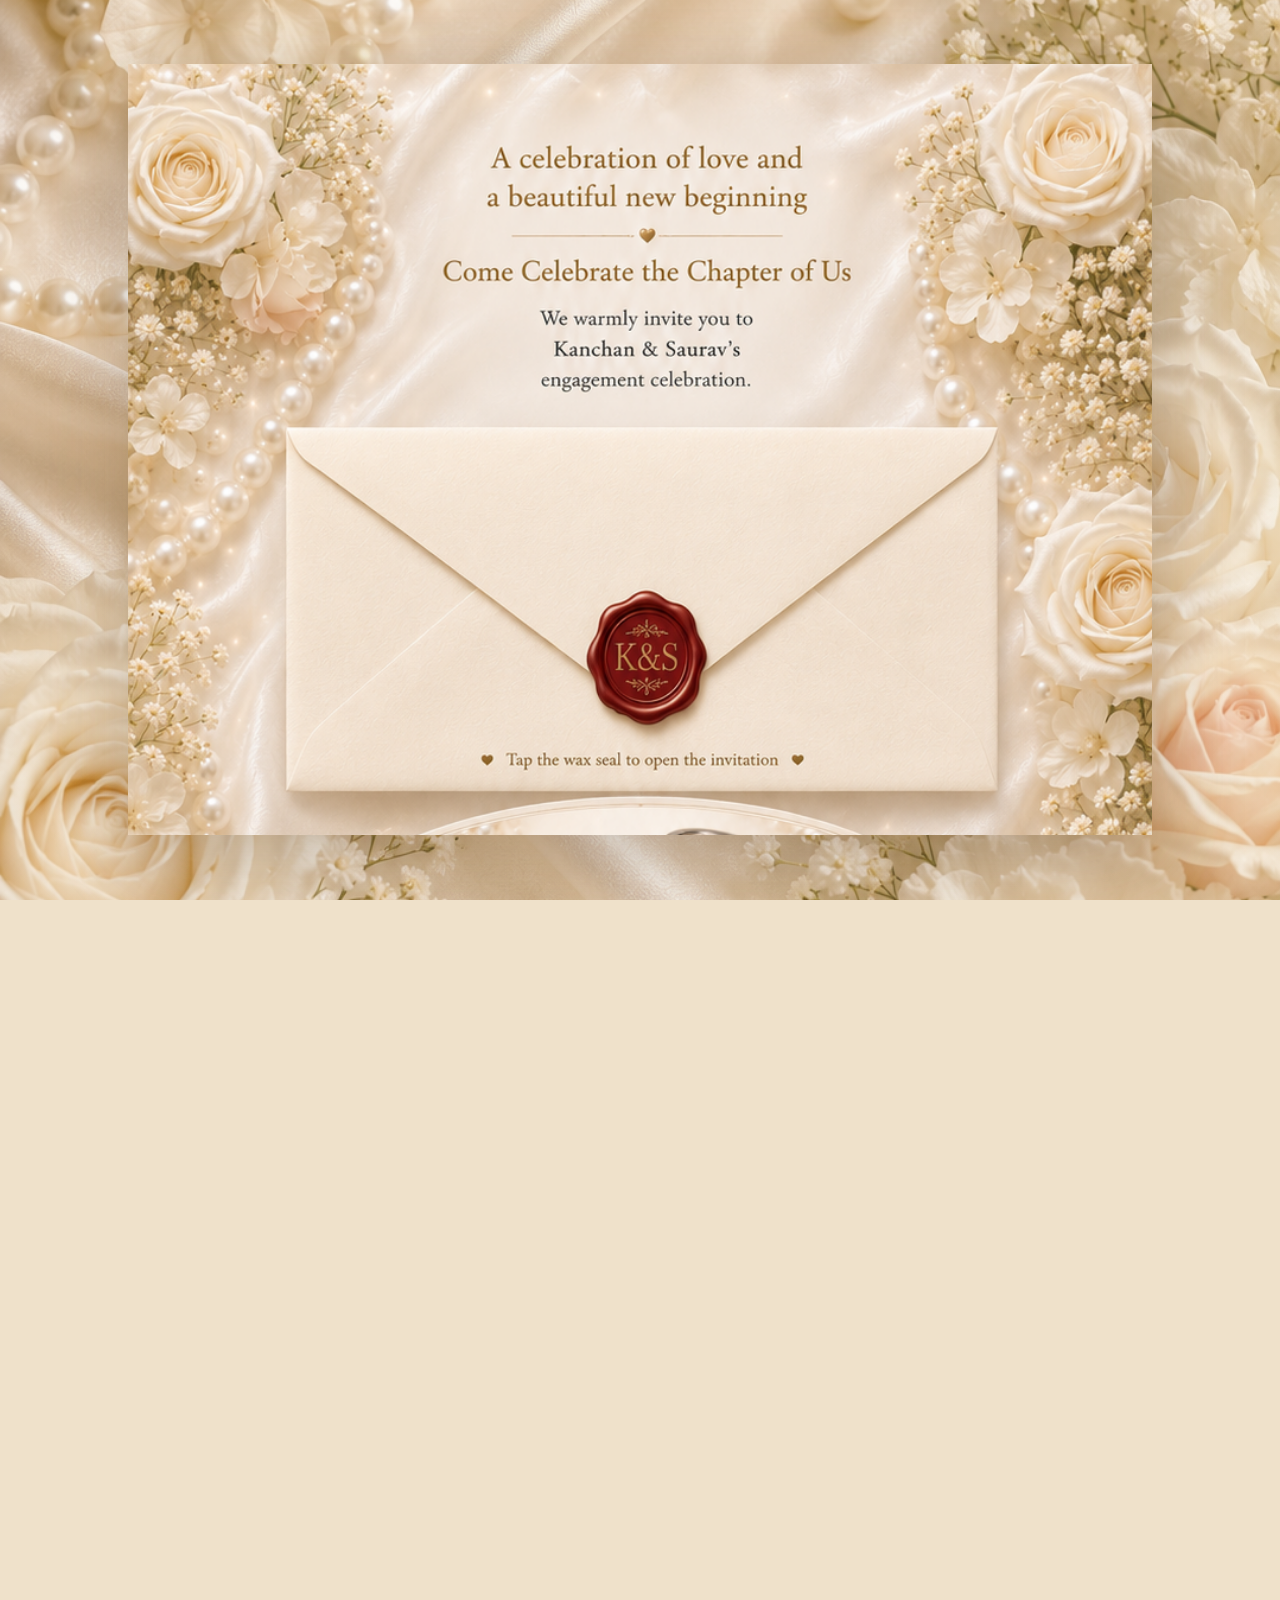
==== index.html @ 8c920422 "Add files via upload" ====
<!doctype html>
<html lang="en">
<head>
  <meta charset="utf-8" />
  <meta name="viewport" content="width=device-width, initial-scale=1, viewport-fit=cover" />
  <meta name="theme-color" content="#f4e7d2" />
  <meta name="description" content="Kanchan and Saurav's engagement invitation — November 20, 2026." />
  <title>Kanchan &amp; Saurav — Engagement Invitation</title>
  <link rel="preconnect" href="https://fonts.googleapis.com">
  <link rel="preconnect" href="https://fonts.gstatic.com" crossorigin>
  <link href="https://fonts.googleapis.com/css2?family=Cormorant+Garamond:wght@400;500;600;700&display=swap" rel="stylesheet">
  <link rel="preload" as="image" href="invitation-cover.png" />
  <link rel="preload" as="image" href="invitation-only.png" />
  <link rel="stylesheet" href="style.css?v=mobile-2" />
</head>
<body>
  <main>
    <section class="cover-screen" id="coverScreen" aria-label="Engagement invitation cover">
      <div class="cover-stage" id="coverStage">
        <img class="cover-art" src="invitation-cover.png" alt="Pearl and flower engagement invitation cover with an ivory envelope and red K and S wax seal" />
        <div class="flap" aria-hidden="true"></div>
        <button class="seal-button" id="sealButton" type="button" aria-label="Tap the K and S wax seal to open the invitation">
          <span class="sr-only">Open invitation</span>
        </button>
      </div>
    </section>

    <section class="invitation-screen" id="invitationScreen" aria-hidden="true">
      <div class="invitation-wrap">
        <img class="invitation-art" src="invitation-only.png" alt="Kanchan and Saurav engagement invitation with event details, photo, gift note, and hashtag" />
        <a class="rsvp-hotspot" href="#reserve" aria-label="Go to the RSVP section"></a>
      </div>

      <section class="reserve-section" id="reserve" aria-labelledby="reserveTitle">
        <div class="reserve-card">
          <p class="reserve-kicker">Kindly RSVP by October 20th, 2026</p>
          <h2 id="reserveTitle">Celebrate With Us</h2>
          <p class="reserve-note">Please submit one response per invited guest. No plus-ones, please.</p>

          <form id="rsvpForm" class="rsvp-form">
            <div class="field full-width">
              <label for="name">Full Name</label>
              <input id="name" type="text" name="name" autocomplete="name" required placeholder="Enter your full name" />
            </div>

            <div class="field full-width">
              <label for="attendance">Will you be attending?</label>
              <select id="attendance" name="attendance" required>
                <option value="" selected disabled>Select your response</option>
                <option value="Yes — attending">Yes, I will be attending</option>
                <option value="No — unable to attend">No, I am unable to attend</option>
              </select>
            </div>

            <div class="field full-width">
              <label for="message">Message <span>(optional)</span></label>
              <textarea id="message" name="message" rows="4" placeholder="Leave a message for Kanchan & Saurav"></textarea>
            </div>

            <button class="submit-rsvp" type="submit">Submit RSVP</button>
            <p class="form-status" id="formStatus" role="status" aria-live="polite"></p>
          </form>
        </div>
      </section>

      <button class="close-invitation" id="closeInvitation" type="button">Return to Envelope</button>
    </section>
  </main>

  <script src="script.js?v=mobile-2"></script>
</body>
</html>
---- style.css ----
:root{--ivory:#fffaf1;--cream:#f3e4cd;--gold:#a56b19;--gold-light:#d6a44f;--wine:#8b1917;--ink:#35271c}
*{box-sizing:border-box}html{scroll-behavior:smooth}body{margin:0;min-height:100vh;overflow-x:hidden;background:#efe1ca;color:var(--ink);font-family:"Times New Roman",Times,serif}button,input,select,textarea{font:inherit}.sr-only{position:absolute;width:1px;height:1px;padding:0;margin:-1px;overflow:hidden;clip:rect(0,0,0,0);white-space:nowrap;border:0}

.cover-screen{position:fixed;inset:0;z-index:30;min-height:100svh;display:grid;place-items:center;overflow:hidden;background:url("background.png") center/cover no-repeat}.cover-screen::before{content:"";position:absolute;inset:0;background:radial-gradient(circle at center,rgba(255,252,244,.12),rgba(228,204,169,.12));pointer-events:none}.cover-stage{position:relative;z-index:1;width:min(100vw,1024px);transform-origin:center;animation:coverArrive 1.1s ease both;perspective:1400px}.cover-art{display:block;width:100%;height:auto;max-height:100svh;object-fit:contain;filter:drop-shadow(0 24px 42px rgba(70,44,17,.27))}

/* The only clickable opening control sits exactly over the single red seal in the artwork. */
.seal-button{position:absolute;left:45.1%;top:68.2%;width:9.8%;aspect-ratio:1;border:0;border-radius:50%;background:transparent;cursor:pointer;z-index:8;transition:transform .25s ease,filter .25s ease}.seal-button:hover,.seal-button:focus-visible{transform:scale(1.06);filter:drop-shadow(0 0 14px rgba(255,220,135,.95));outline:none}

/* A matching ivory flap is layered only during the opening animation. */
.flap{position:absolute;left:15.2%;top:47.2%;width:69.6%;height:21.5%;z-index:6;transform-origin:50% 0;clip-path:polygon(0 0,100% 0,50% 100%);background:linear-gradient(145deg,#fffaf1 0%,#f5e7d2 72%,#ead4b4 100%);border-top:1px solid rgba(255,255,255,.72);filter:drop-shadow(0 8px 7px rgba(93,60,26,.16));opacity:0;backface-visibility:hidden;pointer-events:none}

.cover-screen.opening .flap{opacity:1;animation:flapOpen 1.15s cubic-bezier(.2,.72,.18,1) forwards}.cover-screen.opening .seal-button{animation:sealBreak .48s ease forwards}.cover-screen.opening .cover-stage{animation:coverDepart .9s 1.08s cubic-bezier(.45,0,.2,1) forwards}.cover-screen.cover-finished{visibility:hidden;pointer-events:none;opacity:0}.cover-screen.opening::after{content:"";position:fixed;inset:0;z-index:20;background:#f5e8d4;opacity:0;pointer-events:none;animation:veilIn .5s 1.12s ease forwards}.cover-screen{transition:opacity .35s ease,visibility 0s linear .35s}

.invitation-screen{display:grid;min-height:100svh;align-content:start;justify-items:center;padding:0 0 42px;background:#f1e3cc}.invitation-screen.visible{opacity:0;transform:translateY(20px);pointer-events:none}.invitation-open .invitation-screen.visible{opacity:1;transform:none;pointer-events:auto;animation:invitationReveal .82s ease both}.invitation-wrap{position:relative;width:min(100%,863px);filter:drop-shadow(0 22px 38px rgba(65,39,13,.24))}.invitation-art{display:block;width:100%;height:auto}.rsvp-hotspot{position:absolute;left:34.7%;top:75.9%;width:30.8%;height:3.25%;border:0;border-radius:999px;background:transparent;cursor:pointer;transition:transform .25s ease,box-shadow .25s ease}.rsvp-hotspot:hover,.rsvp-hotspot:focus-visible{transform:scale(1.018);box-shadow:0 0 0 3px rgba(255,255,255,.62),0 0 22px rgba(176,111,20,.48);outline:none}.close-invitation{margin-top:22px;padding:11px 24px;border:1px solid #b6843c;border-radius:999px;background:#fff8ed;color:#80561f;cursor:pointer;box-shadow:0 8px 18px rgba(91,57,18,.12)}

.rsvp-dialog{width:min(92vw,560px);border:1px solid rgba(167,108,25,.45);border-radius:28px;padding:30px;background:linear-gradient(145deg,#fffdf8,#f6e8d5);color:var(--ink);box-shadow:0 25px 90px rgba(54,31,9,.42)}.rsvp-dialog::backdrop{background:rgba(39,25,14,.6);backdrop-filter:blur(6px)}.dialog-close{position:absolute;right:15px;top:9px;border:0;background:transparent;color:#8b5d20;font-size:34px;cursor:pointer}.dialog-heading{text-align:center;border-bottom:1px solid rgba(167,108,25,.3);padding-bottom:18px;margin-bottom:20px}.dialog-heading p{margin:0 0 7px;text-transform:uppercase;letter-spacing:.08em;font-size:13px}.dialog-heading h2{margin:0;color:#9b6418;font-family:"Cormorant Garamond",serif;font-size:40px;font-weight:600}.dialog-heading span{font-size:14px}.rsvp-dialog form{display:grid;gap:9px}.rsvp-dialog label{margin-top:7px;color:#6f4b1c;font-weight:700}.rsvp-dialog label span{font-weight:400}.rsvp-dialog input,.rsvp-dialog select,.rsvp-dialog textarea{width:100%;border:1px solid #d8b77e;background:rgba(255,255,255,.78);border-radius:12px;padding:13px;color:#35271c;outline:none}.rsvp-dialog input:focus,.rsvp-dialog select:focus,.rsvp-dialog textarea:focus{border-color:#a66b18;box-shadow:0 0 0 3px rgba(166,107,24,.12)}.submit-rsvp{margin-top:10px;border:0;border-radius:999px;padding:14px 24px;color:#fff;font-weight:700;letter-spacing:.08em;text-transform:uppercase;background:linear-gradient(#d9a851,#9e661b);box-shadow:0 8px 18px rgba(116,72,15,.3);cursor:pointer}.submit-rsvp:disabled{opacity:.65;cursor:wait}.form-status{text-align:center;min-height:1.4em;margin:5px 0 0;color:#74501d}

@keyframes coverArrive{from{opacity:0;transform:translateY(24px) scale(.985)}to{opacity:1;transform:none}}@keyframes sealBreak{0%{transform:scale(1);opacity:1}55%{transform:scale(.82)}100%{transform:scale(.62);opacity:0}}@keyframes flapOpen{0%{transform:rotateX(0deg);opacity:1}55%{transform:rotateX(-112deg);opacity:1}100%{transform:rotateX(-176deg);opacity:.15}}@keyframes coverDepart{to{opacity:0;transform:translateY(-8%) scale(1.018)}}@keyframes veilIn{to{opacity:1}}@keyframes invitationReveal{from{opacity:0;transform:translateY(28px) scale(.992)}to{opacity:1;transform:none}}

@media(max-width:600px){.cover-screen{align-items:start}.cover-stage{width:100vw}.cover-art{max-height:none}.seal-button{left:44.8%;top:68%;width:10.5%}.flap{left:15.2%;top:47.2%;width:69.6%;height:21.5%}.invitation-wrap{width:100%}.close-invitation{margin-top:16px}.rsvp-dialog{padding:27px 20px 22px;border-radius:22px}.dialog-heading h2{font-size:34px}}
@media(prefers-reduced-motion:reduce){*{animation-duration:.01ms!important;animation-iteration-count:1!important;scroll-behavior:auto!important}}

/* Visible reservation section */
.invitation-screen{opacity:0;transform:translateY(20px);pointer-events:none;transition:opacity .45s ease,transform .45s ease}
.invitation-open .invitation-screen{opacity:1;transform:none;pointer-events:auto;animation:invitationReveal .82s ease both}
.reserve-section{width:min(94%,760px);margin:28px auto 4px;padding:0 12px;scroll-margin-top:24px}
.reserve-card{position:relative;overflow:hidden;padding:38px clamp(20px,5vw,54px);border:1px solid rgba(177,124,47,.48);border-radius:28px;background:linear-gradient(145deg,rgba(255,253,248,.97),rgba(246,232,213,.97));box-shadow:0 20px 48px rgba(73,45,14,.18);text-align:center}
.reserve-card::before,.reserve-card::after{content:"";position:absolute;width:180px;height:180px;border-radius:50%;background:radial-gradient(circle,rgba(255,255,255,.9),rgba(222,185,124,.08) 60%,transparent 72%);pointer-events:none}.reserve-card::before{left:-75px;top:-80px}.reserve-card::after{right:-75px;bottom:-85px}
.reserve-kicker{margin:0 0 8px;color:#6f4b1c;text-transform:uppercase;letter-spacing:.12em;font-size:13px}
.reserve-card h2{margin:0;color:#9b6418;font-family:"Cormorant Garamond",serif;font-size:clamp(42px,7vw,62px);line-height:1;font-weight:600}
.reserve-note{margin:12px auto 25px;max-width:500px;font-size:15px;line-height:1.6}
.rsvp-form{position:relative;z-index:1;display:grid;gap:15px;text-align:left}
.field{display:grid;gap:7px}.field label{color:#6f4b1c;font-weight:700}.field label span{font-weight:400}
.field input,.field select,.field textarea{width:100%;border:1px solid #d8b77e;background:rgba(255,255,255,.86);border-radius:13px;padding:14px 15px;color:#35271c;outline:none;box-shadow:inset 0 1px 0 rgba(255,255,255,.7)}
.field input:focus,.field select:focus,.field textarea:focus{border-color:#a66b18;box-shadow:0 0 0 4px rgba(166,107,24,.12)}
.rsvp-form .submit-rsvp{justify-self:center;min-width:min(100%,320px);font-size:16px}
.form-status.success{color:#2f6f3e}.form-status.error{color:#9a2d25}
@media(max-width:600px){.reserve-section{width:100%;padding:0 14px}.reserve-card{padding:30px 18px;border-radius:22px}.reserve-note{font-size:14px}}

/* July 2026 mobile layout correction: the cover now fills the entire phone screen
   and the invitation artwork is enlarged for easier reading. */
@media (max-width: 600px) {
  .cover-screen {
    align-items: stretch;
    justify-items: stretch;
    min-height: 100svh;
    height: 100svh;
    background: #efe1ca;
  }

  .cover-stage {
    width: 100vw;
    height: 100svh;
    overflow: hidden;
  }

  .cover-art {
    width: 100%;
    height: 100%;
    max-height: none;
    object-fit: fill;
    filter: none;
  }

  /* Coordinates stay aligned with the full-screen cover artwork. */
  .seal-button {
    left: 44.7%;
    top: 67.7%;
    width: 10.8%;
  }

  .flap {
    left: 15.1%;
    top: 47.1%;
    width: 69.8%;
    height: 21.7%;
  }

  .invitation-screen {
    width: 100%;
    overflow-x: hidden;
  }

  /* Enlarge the actual invitation content while cropping only some outer flowers. */
  .invitation-wrap {
    width: 116vw;
    max-width: none;
    left: 50%;
    transform: translateX(-50%);
  }

  .invitation-art {
    width: 100%;
    max-width: none;
  }

  .rsvp-hotspot {
    left: 34.7%;
    top: 75.9%;
    width: 30.8%;
    height: 3.25%;
  }
}

@media (max-width: 390px) {
  .invitation-wrap {
    width: 120vw;
  }
}
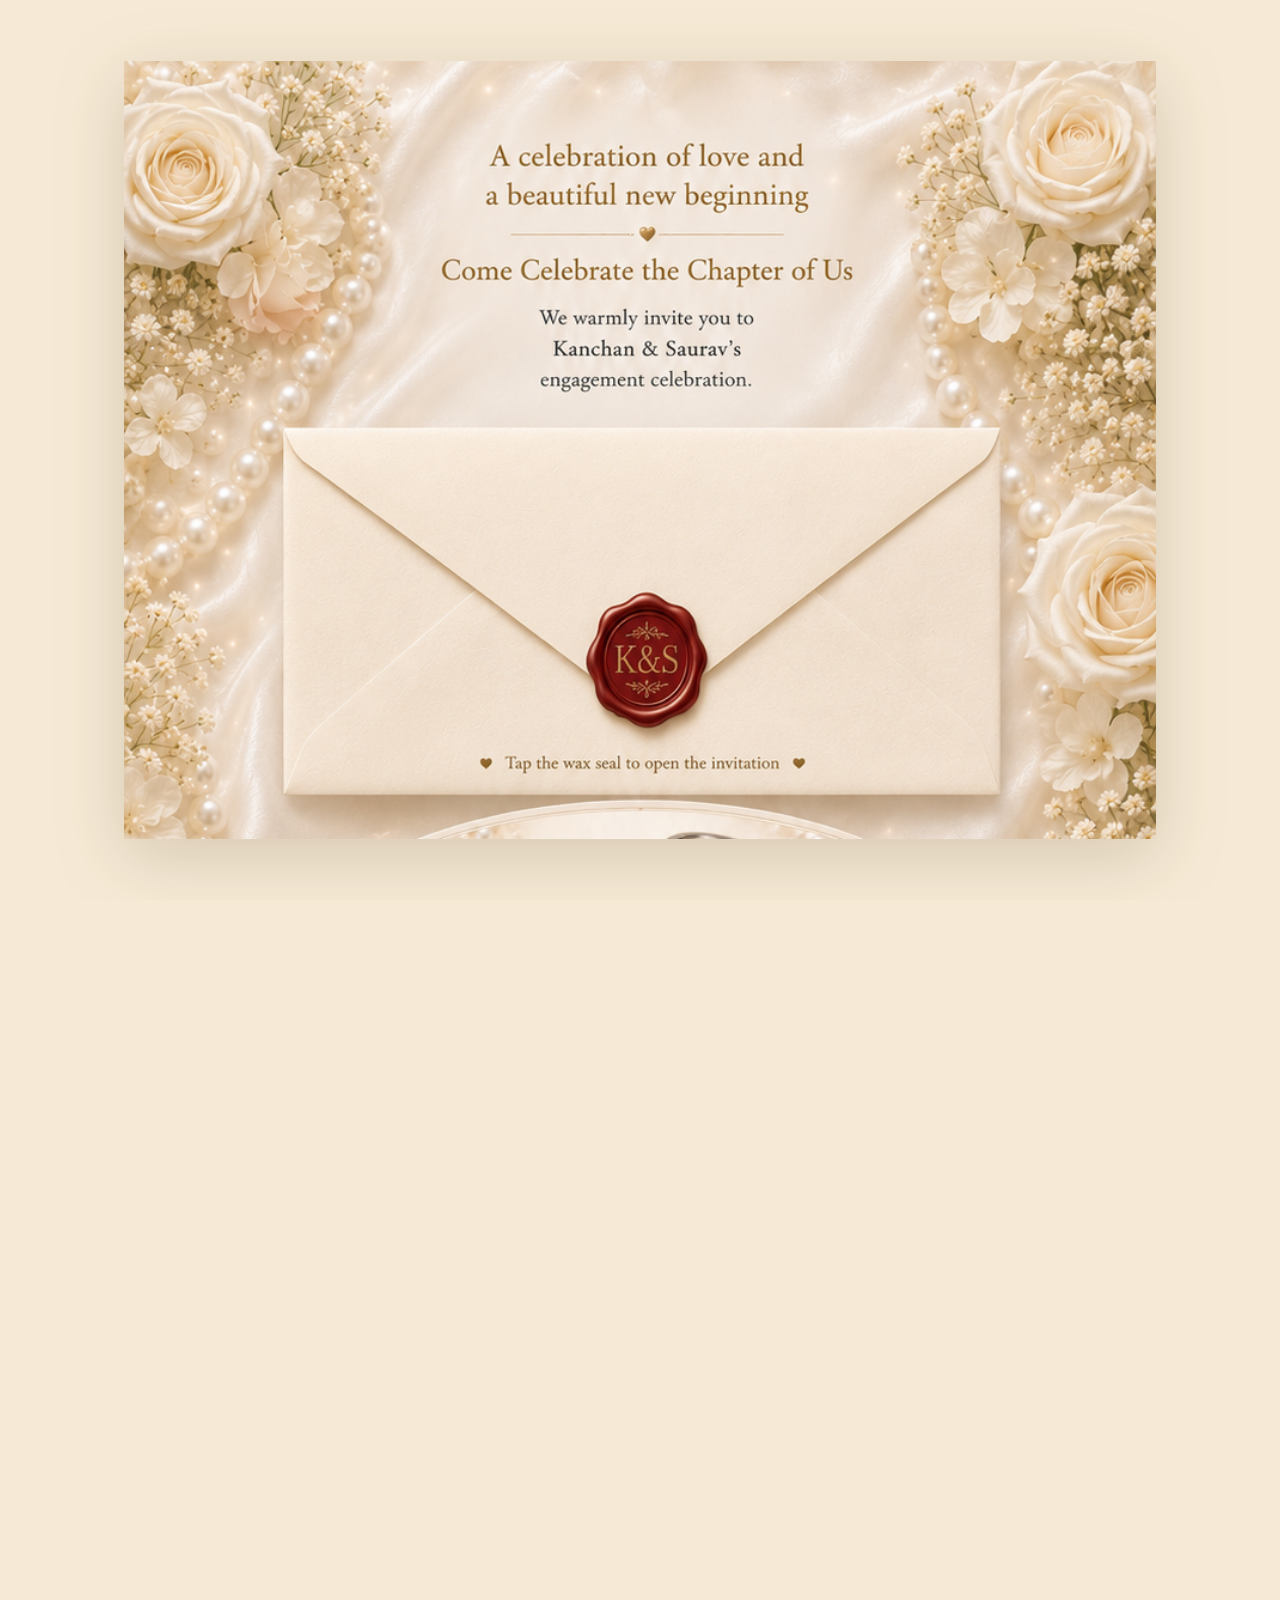
==== commit dbb68793: "Add files via upload" ====
--- a/index.html
+++ b/index.html
@@ -11,7 +11,7 @@
   <link href="https://fonts.googleapis.com/css2?family=Cormorant+Garamond:wght@400;500;600;700&display=swap" rel="stylesheet">
   <link rel="preload" as="image" href="invitation-cover.png" />
   <link rel="preload" as="image" href="invitation-only.png" />
-  <link rel="stylesheet" href="style.css?v=mobile-2" />
+  <link rel="stylesheet" href="style.css?v=front-page-fixed-1" />
 </head>
 <body>
   <main>
@@ -67,6 +67,6 @@
     </section>
   </main>
 
-  <script src="script.js?v=mobile-2"></script>
+  <script src="script.js?v=front-page-fixed-1"></script>
 </body>
 </html>
--- a/style.css
+++ b/style.css
@@ -1,109 +1,24 @@
-:root{--ivory:#fffaf1;--cream:#f3e4cd;--gold:#a56b19;--gold-light:#d6a44f;--wine:#8b1917;--ink:#35271c}
-*{box-sizing:border-box}html{scroll-behavior:smooth}body{margin:0;min-height:100vh;overflow-x:hidden;background:#efe1ca;color:var(--ink);font-family:"Times New Roman",Times,serif}button,input,select,textarea{font:inherit}.sr-only{position:absolute;width:1px;height:1px;padding:0;margin:-1px;overflow:hidden;clip:rect(0,0,0,0);white-space:nowrap;border:0}
+:root{--ivory:#f6ead6;--cream:#f3e4cd;--gold:#a56b19;--ink:#35271c}
+*{box-sizing:border-box}html{scroll-behavior:smooth}body{margin:0;min-height:100vh;overflow-x:hidden;background:var(--ivory);color:var(--ink);font-family:"Times New Roman",Times,serif}button,input,select,textarea{font:inherit}.sr-only{position:absolute;width:1px;height:1px;padding:0;margin:-1px;overflow:hidden;clip:rect(0,0,0,0);white-space:nowrap;border:0}
 
-.cover-screen{position:fixed;inset:0;z-index:30;min-height:100svh;display:grid;place-items:center;overflow:hidden;background:url("background.png") center/cover no-repeat}.cover-screen::before{content:"";position:absolute;inset:0;background:radial-gradient(circle at center,rgba(255,252,244,.12),rgba(228,204,169,.12));pointer-events:none}.cover-stage{position:relative;z-index:1;width:min(100vw,1024px);transform-origin:center;animation:coverArrive 1.1s ease both;perspective:1400px}.cover-art{display:block;width:100%;height:auto;max-height:100svh;object-fit:contain;filter:drop-shadow(0 24px 42px rgba(70,44,17,.27))}
+/* FRONT PAGE: only the supplied cover artwork, centered, never cropped or stretched. */
+.cover-screen{position:fixed;inset:0;z-index:30;display:grid;place-items:center;overflow:hidden;background:#f6ead6;transition:opacity .35s ease,visibility 0s linear .35s}
+.cover-stage{position:relative;width:min(100vw,1100px);max-height:100svh;aspect-ratio:2048/1448;transform-origin:center;animation:coverArrive 1s ease both;perspective:1400px}
+.cover-art{display:block;width:100%;height:100%;object-fit:contain;object-position:center;filter:drop-shadow(0 18px 34px rgba(70,44,17,.18))}
+.seal-button{position:absolute;left:45.2%;top:68.1%;width:9.7%;aspect-ratio:1;border:0;border-radius:50%;background:transparent;cursor:pointer;z-index:8;transition:transform .25s ease,filter .25s ease}.seal-button:hover,.seal-button:focus-visible{transform:scale(1.06);filter:drop-shadow(0 0 14px rgba(255,220,135,.95));outline:none}
+.flap{position:absolute;left:15.2%;top:47.2%;width:69.6%;height:21.5%;z-index:6;transform-origin:50% 0;clip-path:polygon(0 0,100% 0,50% 100%);background:linear-gradient(145deg,#fffaf1 0%,#f5e7d2 72%,#ead4b4 100%);filter:drop-shadow(0 8px 7px rgba(93,60,26,.16));opacity:0;backface-visibility:hidden;pointer-events:none}
+.cover-screen.opening .flap{opacity:1;animation:flapOpen 1.15s cubic-bezier(.2,.72,.18,1) forwards}.cover-screen.opening .seal-button{animation:sealBreak .48s ease forwards}.cover-screen.opening .cover-stage{animation:coverDepart .9s 1.08s cubic-bezier(.45,0,.2,1) forwards}.cover-screen.cover-finished{visibility:hidden;pointer-events:none;opacity:0}.cover-screen.opening::after{content:"";position:fixed;inset:0;z-index:20;background:#f5e8d4;opacity:0;pointer-events:none;animation:veilIn .5s 1.12s ease forwards}
 
-/* The only clickable opening control sits exactly over the single red seal in the artwork. */
-.seal-button{position:absolute;left:45.1%;top:68.2%;width:9.8%;aspect-ratio:1;border:0;border-radius:50%;background:transparent;cursor:pointer;z-index:8;transition:transform .25s ease,filter .25s ease}.seal-button:hover,.seal-button:focus-visible{transform:scale(1.06);filter:drop-shadow(0 0 14px rgba(255,220,135,.95));outline:none}
+.invitation-screen{display:grid;min-height:100svh;align-content:start;justify-items:center;padding:0 0 42px;background:#f1e3cc;opacity:0;transform:translateY(20px);pointer-events:none;transition:opacity .45s ease,transform .45s ease}.invitation-open .invitation-screen{opacity:1;transform:none;pointer-events:auto;animation:invitationReveal .82s ease both}.invitation-wrap{position:relative;width:min(100%,863px);margin-inline:auto;filter:drop-shadow(0 22px 38px rgba(65,39,13,.24))}.invitation-art{display:block;width:100%;height:auto}.rsvp-hotspot{position:absolute;left:34.7%;top:75.9%;width:30.8%;height:3.25%;border:0;border-radius:999px;background:transparent;cursor:pointer}.close-invitation{margin-top:22px;padding:11px 24px;border:1px solid #b6843c;border-radius:999px;background:#fff8ed;color:#80561f;cursor:pointer;box-shadow:0 8px 18px rgba(91,57,18,.12)}
+.reserve-section{width:min(94%,760px);margin:28px auto 4px;padding:0 12px;scroll-margin-top:24px}.reserve-card{position:relative;overflow:hidden;padding:38px clamp(20px,5vw,54px);border:1px solid rgba(177,124,47,.48);border-radius:28px;background:linear-gradient(145deg,rgba(255,253,248,.97),rgba(246,232,213,.97));box-shadow:0 20px 48px rgba(73,45,14,.18);text-align:center}.reserve-kicker{margin:0 0 8px;color:#6f4b1c;text-transform:uppercase;letter-spacing:.12em;font-size:13px}.reserve-card h2{margin:0;color:#9b6418;font-family:"Cormorant Garamond",serif;font-size:clamp(42px,7vw,62px);line-height:1;font-weight:600}.reserve-note{margin:12px auto 25px;max-width:500px;font-size:15px;line-height:1.6}.rsvp-form{display:grid;gap:15px;text-align:left}.field{display:grid;gap:7px}.field label{color:#6f4b1c;font-weight:700}.field input,.field select,.field textarea{width:100%;border:1px solid #d8b77e;background:rgba(255,255,255,.86);border-radius:13px;padding:14px 15px;color:#35271c;outline:none}.field input:focus,.field select:focus,.field textarea:focus{border-color:#a66b18;box-shadow:0 0 0 4px rgba(166,107,24,.12)}.submit-rsvp{justify-self:center;min-width:min(100%,320px);margin-top:10px;border:0;border-radius:999px;padding:14px 24px;color:#fff;font-weight:700;letter-spacing:.08em;text-transform:uppercase;background:linear-gradient(#d9a851,#9e661b);box-shadow:0 8px 18px rgba(116,72,15,.3);cursor:pointer}.submit-rsvp:disabled{opacity:.65;cursor:wait}.form-status{text-align:center;min-height:1.4em;margin:5px 0 0;color:#74501d}.form-status.success{color:#2f6f3e}.form-status.error{color:#9a2d25}
 
-/* A matching ivory flap is layered only during the opening animation. */
-.flap{position:absolute;left:15.2%;top:47.2%;width:69.6%;height:21.5%;z-index:6;transform-origin:50% 0;clip-path:polygon(0 0,100% 0,50% 100%);background:linear-gradient(145deg,#fffaf1 0%,#f5e7d2 72%,#ead4b4 100%);border-top:1px solid rgba(255,255,255,.72);filter:drop-shadow(0 8px 7px rgba(93,60,26,.16));opacity:0;backface-visibility:hidden;pointer-events:none}
+@keyframes coverArrive{from{opacity:0;transform:translateY(18px) scale(.99)}to{opacity:1;transform:none}}@keyframes sealBreak{0%{transform:scale(1);opacity:1}55%{transform:scale(.82)}100%{transform:scale(.62);opacity:0}}@keyframes flapOpen{0%{transform:rotateX(0deg);opacity:1}55%{transform:rotateX(-112deg);opacity:1}100%{transform:rotateX(-176deg);opacity:.15}}@keyframes coverDepart{to{opacity:0;transform:translateY(-5%) scale(1.01)}}@keyframes veilIn{to{opacity:1}}@keyframes invitationReveal{from{opacity:0;transform:translateY(28px) scale(.992)}to{opacity:1;transform:none}}
 
-.cover-screen.opening .flap{opacity:1;animation:flapOpen 1.15s cubic-bezier(.2,.72,.18,1) forwards}.cover-screen.opening .seal-button{animation:sealBreak .48s ease forwards}.cover-screen.opening .cover-stage{animation:coverDepart .9s 1.08s cubic-bezier(.45,0,.2,1) forwards}.cover-screen.cover-finished{visibility:hidden;pointer-events:none;opacity:0}.cover-screen.opening::after{content:"";position:fixed;inset:0;z-index:20;background:#f5e8d4;opacity:0;pointer-events:none;animation:veilIn .5s 1.12s ease forwards}.cover-screen{transition:opacity .35s ease,visibility 0s linear .35s}
-
-.invitation-screen{display:grid;min-height:100svh;align-content:start;justify-items:center;padding:0 0 42px;background:#f1e3cc}.invitation-screen.visible{opacity:0;transform:translateY(20px);pointer-events:none}.invitation-open .invitation-screen.visible{opacity:1;transform:none;pointer-events:auto;animation:invitationReveal .82s ease both}.invitation-wrap{position:relative;width:min(100%,863px);filter:drop-shadow(0 22px 38px rgba(65,39,13,.24))}.invitation-art{display:block;width:100%;height:auto}.rsvp-hotspot{position:absolute;left:34.7%;top:75.9%;width:30.8%;height:3.25%;border:0;border-radius:999px;background:transparent;cursor:pointer;transition:transform .25s ease,box-shadow .25s ease}.rsvp-hotspot:hover,.rsvp-hotspot:focus-visible{transform:scale(1.018);box-shadow:0 0 0 3px rgba(255,255,255,.62),0 0 22px rgba(176,111,20,.48);outline:none}.close-invitation{margin-top:22px;padding:11px 24px;border:1px solid #b6843c;border-radius:999px;background:#fff8ed;color:#80561f;cursor:pointer;box-shadow:0 8px 18px rgba(91,57,18,.12)}
-
-.rsvp-dialog{width:min(92vw,560px);border:1px solid rgba(167,108,25,.45);border-radius:28px;padding:30px;background:linear-gradient(145deg,#fffdf8,#f6e8d5);color:var(--ink);box-shadow:0 25px 90px rgba(54,31,9,.42)}.rsvp-dialog::backdrop{background:rgba(39,25,14,.6);backdrop-filter:blur(6px)}.dialog-close{position:absolute;right:15px;top:9px;border:0;background:transparent;color:#8b5d20;font-size:34px;cursor:pointer}.dialog-heading{text-align:center;border-bottom:1px solid rgba(167,108,25,.3);padding-bottom:18px;margin-bottom:20px}.dialog-heading p{margin:0 0 7px;text-transform:uppercase;letter-spacing:.08em;font-size:13px}.dialog-heading h2{margin:0;color:#9b6418;font-family:"Cormorant Garamond",serif;font-size:40px;font-weight:600}.dialog-heading span{font-size:14px}.rsvp-dialog form{display:grid;gap:9px}.rsvp-dialog label{margin-top:7px;color:#6f4b1c;font-weight:700}.rsvp-dialog label span{font-weight:400}.rsvp-dialog input,.rsvp-dialog select,.rsvp-dialog textarea{width:100%;border:1px solid #d8b77e;background:rgba(255,255,255,.78);border-radius:12px;padding:13px;color:#35271c;outline:none}.rsvp-dialog input:focus,.rsvp-dialog select:focus,.rsvp-dialog textarea:focus{border-color:#a66b18;box-shadow:0 0 0 3px rgba(166,107,24,.12)}.submit-rsvp{margin-top:10px;border:0;border-radius:999px;padding:14px 24px;color:#fff;font-weight:700;letter-spacing:.08em;text-transform:uppercase;background:linear-gradient(#d9a851,#9e661b);box-shadow:0 8px 18px rgba(116,72,15,.3);cursor:pointer}.submit-rsvp:disabled{opacity:.65;cursor:wait}.form-status{text-align:center;min-height:1.4em;margin:5px 0 0;color:#74501d}
-
-@keyframes coverArrive{from{opacity:0;transform:translateY(24px) scale(.985)}to{opacity:1;transform:none}}@keyframes sealBreak{0%{transform:scale(1);opacity:1}55%{transform:scale(.82)}100%{transform:scale(.62);opacity:0}}@keyframes flapOpen{0%{transform:rotateX(0deg);opacity:1}55%{transform:rotateX(-112deg);opacity:1}100%{transform:rotateX(-176deg);opacity:.15}}@keyframes coverDepart{to{opacity:0;transform:translateY(-8%) scale(1.018)}}@keyframes veilIn{to{opacity:1}}@keyframes invitationReveal{from{opacity:0;transform:translateY(28px) scale(.992)}to{opacity:1;transform:none}}
-
-@media(max-width:600px){.cover-screen{align-items:start}.cover-stage{width:100vw}.cover-art{max-height:none}.seal-button{left:44.8%;top:68%;width:10.5%}.flap{left:15.2%;top:47.2%;width:69.6%;height:21.5%}.invitation-wrap{width:100%}.close-invitation{margin-top:16px}.rsvp-dialog{padding:27px 20px 22px;border-radius:22px}.dialog-heading h2{font-size:34px}}
+@media(max-width:600px){
+  .cover-screen{background:#f6ead6;padding:0}
+  .cover-stage{width:100vw;height:auto;max-height:100svh;aspect-ratio:2048/1448;margin:auto}
+  .cover-art{width:100%;height:100%;object-fit:contain;object-position:center;filter:none}
+  .invitation-wrap{width:100%;max-width:863px;margin:0 auto;left:auto;transform:none}
+  .reserve-section{width:100%;padding:0 14px}.reserve-card{padding:30px 18px;border-radius:22px}.reserve-note{font-size:14px}.close-invitation{margin-top:16px}
+}
 @media(prefers-reduced-motion:reduce){*{animation-duration:.01ms!important;animation-iteration-count:1!important;scroll-behavior:auto!important}}
-
-/* Visible reservation section */
-.invitation-screen{opacity:0;transform:translateY(20px);pointer-events:none;transition:opacity .45s ease,transform .45s ease}
-.invitation-open .invitation-screen{opacity:1;transform:none;pointer-events:auto;animation:invitationReveal .82s ease both}
-.reserve-section{width:min(94%,760px);margin:28px auto 4px;padding:0 12px;scroll-margin-top:24px}
-.reserve-card{position:relative;overflow:hidden;padding:38px clamp(20px,5vw,54px);border:1px solid rgba(177,124,47,.48);border-radius:28px;background:linear-gradient(145deg,rgba(255,253,248,.97),rgba(246,232,213,.97));box-shadow:0 20px 48px rgba(73,45,14,.18);text-align:center}
-.reserve-card::before,.reserve-card::after{content:"";position:absolute;width:180px;height:180px;border-radius:50%;background:radial-gradient(circle,rgba(255,255,255,.9),rgba(222,185,124,.08) 60%,transparent 72%);pointer-events:none}.reserve-card::before{left:-75px;top:-80px}.reserve-card::after{right:-75px;bottom:-85px}
-.reserve-kicker{margin:0 0 8px;color:#6f4b1c;text-transform:uppercase;letter-spacing:.12em;font-size:13px}
-.reserve-card h2{margin:0;color:#9b6418;font-family:"Cormorant Garamond",serif;font-size:clamp(42px,7vw,62px);line-height:1;font-weight:600}
-.reserve-note{margin:12px auto 25px;max-width:500px;font-size:15px;line-height:1.6}
-.rsvp-form{position:relative;z-index:1;display:grid;gap:15px;text-align:left}
-.field{display:grid;gap:7px}.field label{color:#6f4b1c;font-weight:700}.field label span{font-weight:400}
-.field input,.field select,.field textarea{width:100%;border:1px solid #d8b77e;background:rgba(255,255,255,.86);border-radius:13px;padding:14px 15px;color:#35271c;outline:none;box-shadow:inset 0 1px 0 rgba(255,255,255,.7)}
-.field input:focus,.field select:focus,.field textarea:focus{border-color:#a66b18;box-shadow:0 0 0 4px rgba(166,107,24,.12)}
-.rsvp-form .submit-rsvp{justify-self:center;min-width:min(100%,320px);font-size:16px}
-.form-status.success{color:#2f6f3e}.form-status.error{color:#9a2d25}
-@media(max-width:600px){.reserve-section{width:100%;padding:0 14px}.reserve-card{padding:30px 18px;border-radius:22px}.reserve-note{font-size:14px}}
-
-/* July 2026 mobile layout correction: the cover now fills the entire phone screen
-   and the invitation artwork is enlarged for easier reading. */
-@media (max-width: 600px) {
-  .cover-screen {
-    align-items: stretch;
-    justify-items: stretch;
-    min-height: 100svh;
-    height: 100svh;
-    background: #efe1ca;
-  }
-
-  .cover-stage {
-    width: 100vw;
-    height: 100svh;
-    overflow: hidden;
-  }
-
-  .cover-art {
-    width: 100%;
-    height: 100%;
-    max-height: none;
-    object-fit: fill;
-    filter: none;
-  }
-
-  /* Coordinates stay aligned with the full-screen cover artwork. */
-  .seal-button {
-    left: 44.7%;
-    top: 67.7%;
-    width: 10.8%;
-  }
-
-  .flap {
-    left: 15.1%;
-    top: 47.1%;
-    width: 69.8%;
-    height: 21.7%;
-  }
-
-  .invitation-screen {
-    width: 100%;
-    overflow-x: hidden;
-  }
-
-  /* Enlarge the actual invitation content while cropping only some outer flowers. */
-  .invitation-wrap {
-    width: 116vw;
-    max-width: none;
-    left: 50%;
-    transform: translateX(-50%);
-  }
-
-  .invitation-art {
-    width: 100%;
-    max-width: none;
-  }
-
-  .rsvp-hotspot {
-    left: 34.7%;
-    top: 75.9%;
-    width: 30.8%;
-    height: 3.25%;
-  }
-}
-
-@media (max-width: 390px) {
-  .invitation-wrap {
-    width: 120vw;
-  }
-}
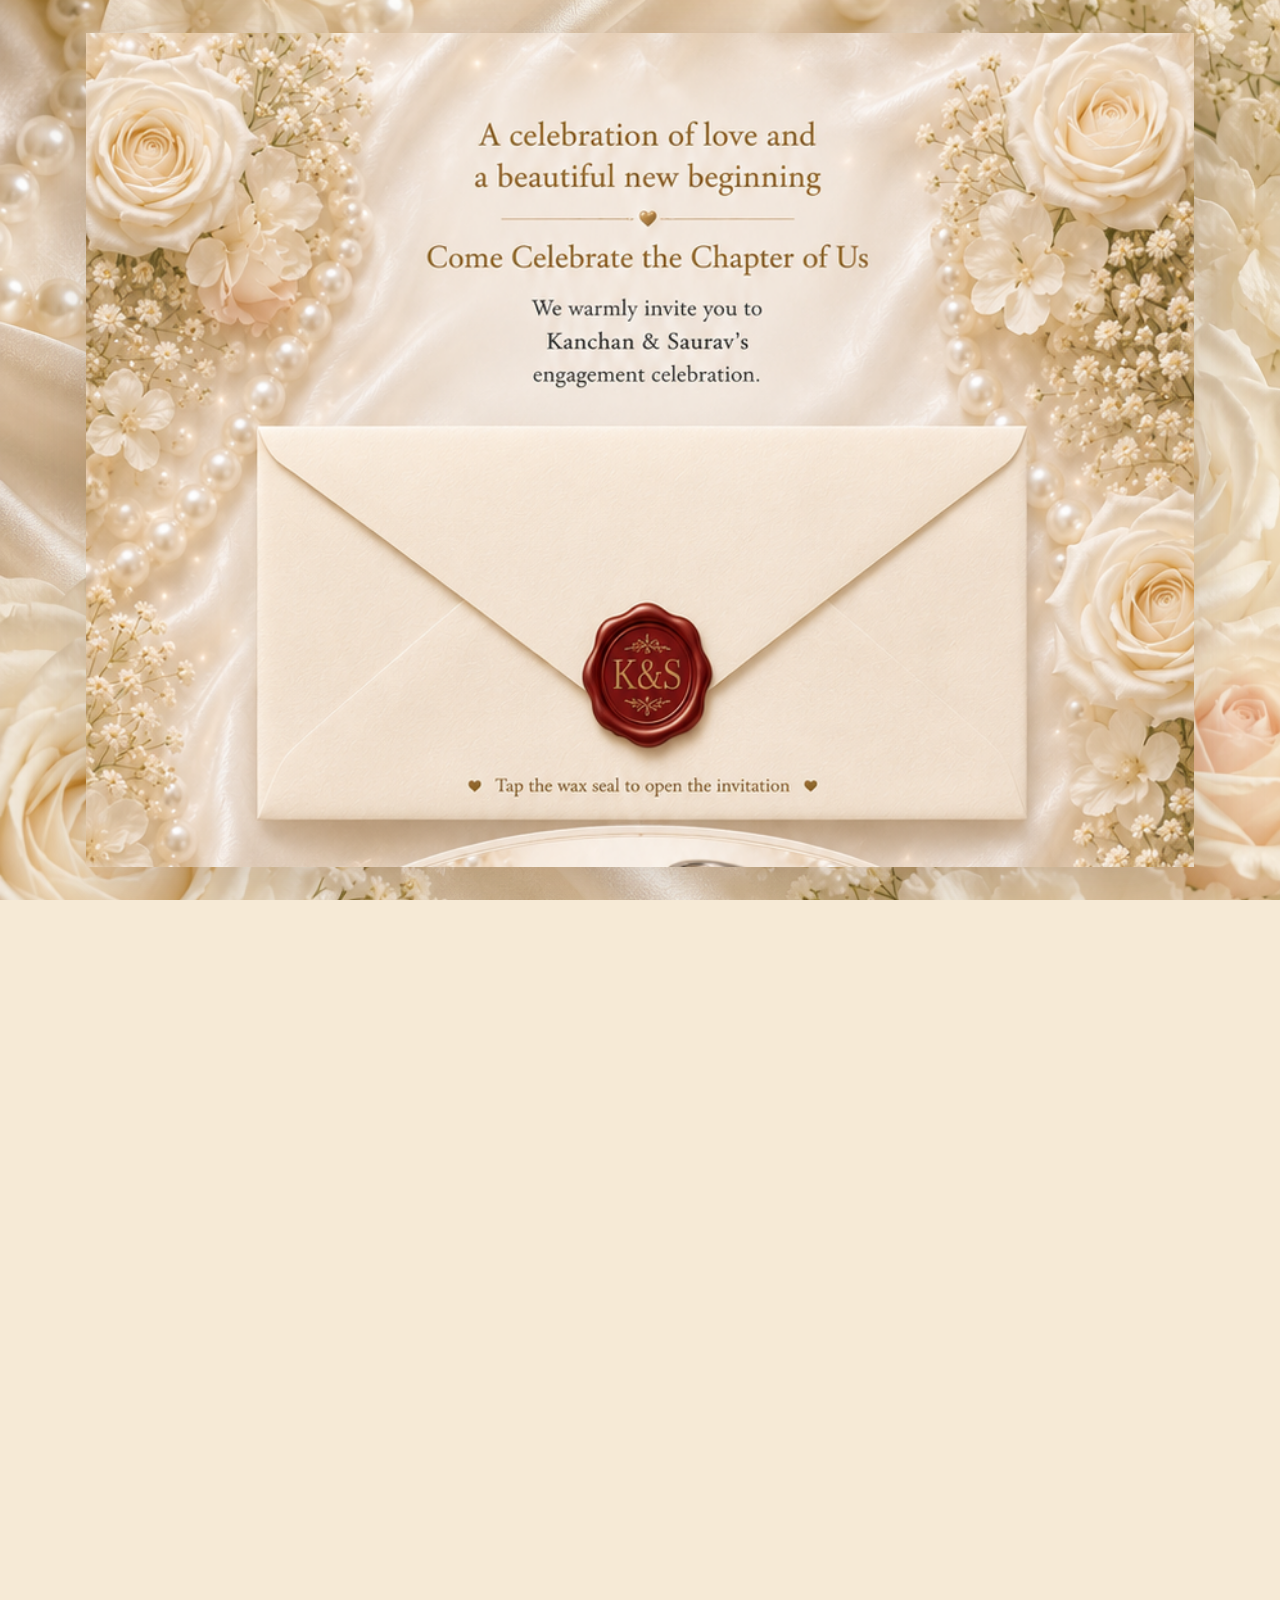
==== commit f84b95e4: "Add files via upload" ====
--- a/index.html
+++ b/index.html
@@ -11,7 +11,7 @@
   <link href="https://fonts.googleapis.com/css2?family=Cormorant+Garamond:wght@400;500;600;700&display=swap" rel="stylesheet">
   <link rel="preload" as="image" href="invitation-cover.png" />
   <link rel="preload" as="image" href="invitation-only.png" />
-  <link rel="stylesheet" href="style.css?v=front-page-fixed-1" />
+  <link rel="stylesheet" href="style.css?v=full-front-page-fixed-2" />
 </head>
 <body>
   <main>
@@ -67,6 +67,6 @@
     </section>
   </main>
 
-  <script src="script.js?v=front-page-fixed-1"></script>
+  <script src="script.js?v=full-front-page-fixed-2"></script>
 </body>
 </html>
--- a/style.css
+++ b/style.css
@@ -1,9 +1,18 @@
 :root{--ivory:#f6ead6;--cream:#f3e4cd;--gold:#a56b19;--ink:#35271c}
 *{box-sizing:border-box}html{scroll-behavior:smooth}body{margin:0;min-height:100vh;overflow-x:hidden;background:var(--ivory);color:var(--ink);font-family:"Times New Roman",Times,serif}button,input,select,textarea{font:inherit}.sr-only{position:absolute;width:1px;height:1px;padding:0;margin:-1px;overflow:hidden;clip:rect(0,0,0,0);white-space:nowrap;border:0}
 
-/* FRONT PAGE: only the supplied cover artwork, centered, never cropped or stretched. */
-.cover-screen{position:fixed;inset:0;z-index:30;display:grid;place-items:center;overflow:hidden;background:#f6ead6;transition:opacity .35s ease,visibility 0s linear .35s}
-.cover-stage{position:relative;width:min(100vw,1100px);max-height:100svh;aspect-ratio:2048/1448;transform-origin:center;animation:coverArrive 1s ease both;perspective:1400px}
+/* FRONT PAGE: full-screen floral satin presentation with the complete cover centered. */
+.cover-screen{
+  position:fixed;inset:0;z-index:30;display:flex;align-items:center;justify-content:center;
+  min-height:100svh;overflow:hidden;
+  background:#f6ead6 url("background.png") center/cover no-repeat;
+  transition:opacity .35s ease,visibility 0s linear .35s;
+}
+.cover-screen::before{content:"";position:absolute;inset:0;background:rgba(255,248,236,.08);pointer-events:none}
+.cover-stage{
+  position:relative;z-index:1;width:100vw;max-width:1180px;aspect-ratio:2048/1448;
+  transform-origin:center;animation:coverArrive 1s ease both;perspective:1400px;
+}
 .cover-art{display:block;width:100%;height:100%;object-fit:contain;object-position:center;filter:drop-shadow(0 18px 34px rgba(70,44,17,.18))}
 .seal-button{position:absolute;left:45.2%;top:68.1%;width:9.7%;aspect-ratio:1;border:0;border-radius:50%;background:transparent;cursor:pointer;z-index:8;transition:transform .25s ease,filter .25s ease}.seal-button:hover,.seal-button:focus-visible{transform:scale(1.06);filter:drop-shadow(0 0 14px rgba(255,220,135,.95));outline:none}
 .flap{position:absolute;left:15.2%;top:47.2%;width:69.6%;height:21.5%;z-index:6;transform-origin:50% 0;clip-path:polygon(0 0,100% 0,50% 100%);background:linear-gradient(145deg,#fffaf1 0%,#f5e7d2 72%,#ead4b4 100%);filter:drop-shadow(0 8px 7px rgba(93,60,26,.16));opacity:0;backface-visibility:hidden;pointer-events:none}
@@ -15,8 +24,8 @@
 @keyframes coverArrive{from{opacity:0;transform:translateY(18px) scale(.99)}to{opacity:1;transform:none}}@keyframes sealBreak{0%{transform:scale(1);opacity:1}55%{transform:scale(.82)}100%{transform:scale(.62);opacity:0}}@keyframes flapOpen{0%{transform:rotateX(0deg);opacity:1}55%{transform:rotateX(-112deg);opacity:1}100%{transform:rotateX(-176deg);opacity:.15}}@keyframes coverDepart{to{opacity:0;transform:translateY(-5%) scale(1.01)}}@keyframes veilIn{to{opacity:1}}@keyframes invitationReveal{from{opacity:0;transform:translateY(28px) scale(.992)}to{opacity:1;transform:none}}
 
 @media(max-width:600px){
-  .cover-screen{background:#f6ead6;padding:0}
-  .cover-stage{width:100vw;height:auto;max-height:100svh;aspect-ratio:2048/1448;margin:auto}
+  .cover-screen{padding:0;background-position:center;background-size:cover}
+  .cover-stage{width:100vw;max-width:none;aspect-ratio:2048/1448;margin:0 auto}
   .cover-art{width:100%;height:100%;object-fit:contain;object-position:center;filter:none}
   .invitation-wrap{width:100%;max-width:863px;margin:0 auto;left:auto;transform:none}
   .reserve-section{width:100%;padding:0 14px}.reserve-card{padding:30px 18px;border-radius:22px}.reserve-note{font-size:14px}.close-invitation{margin-top:16px}
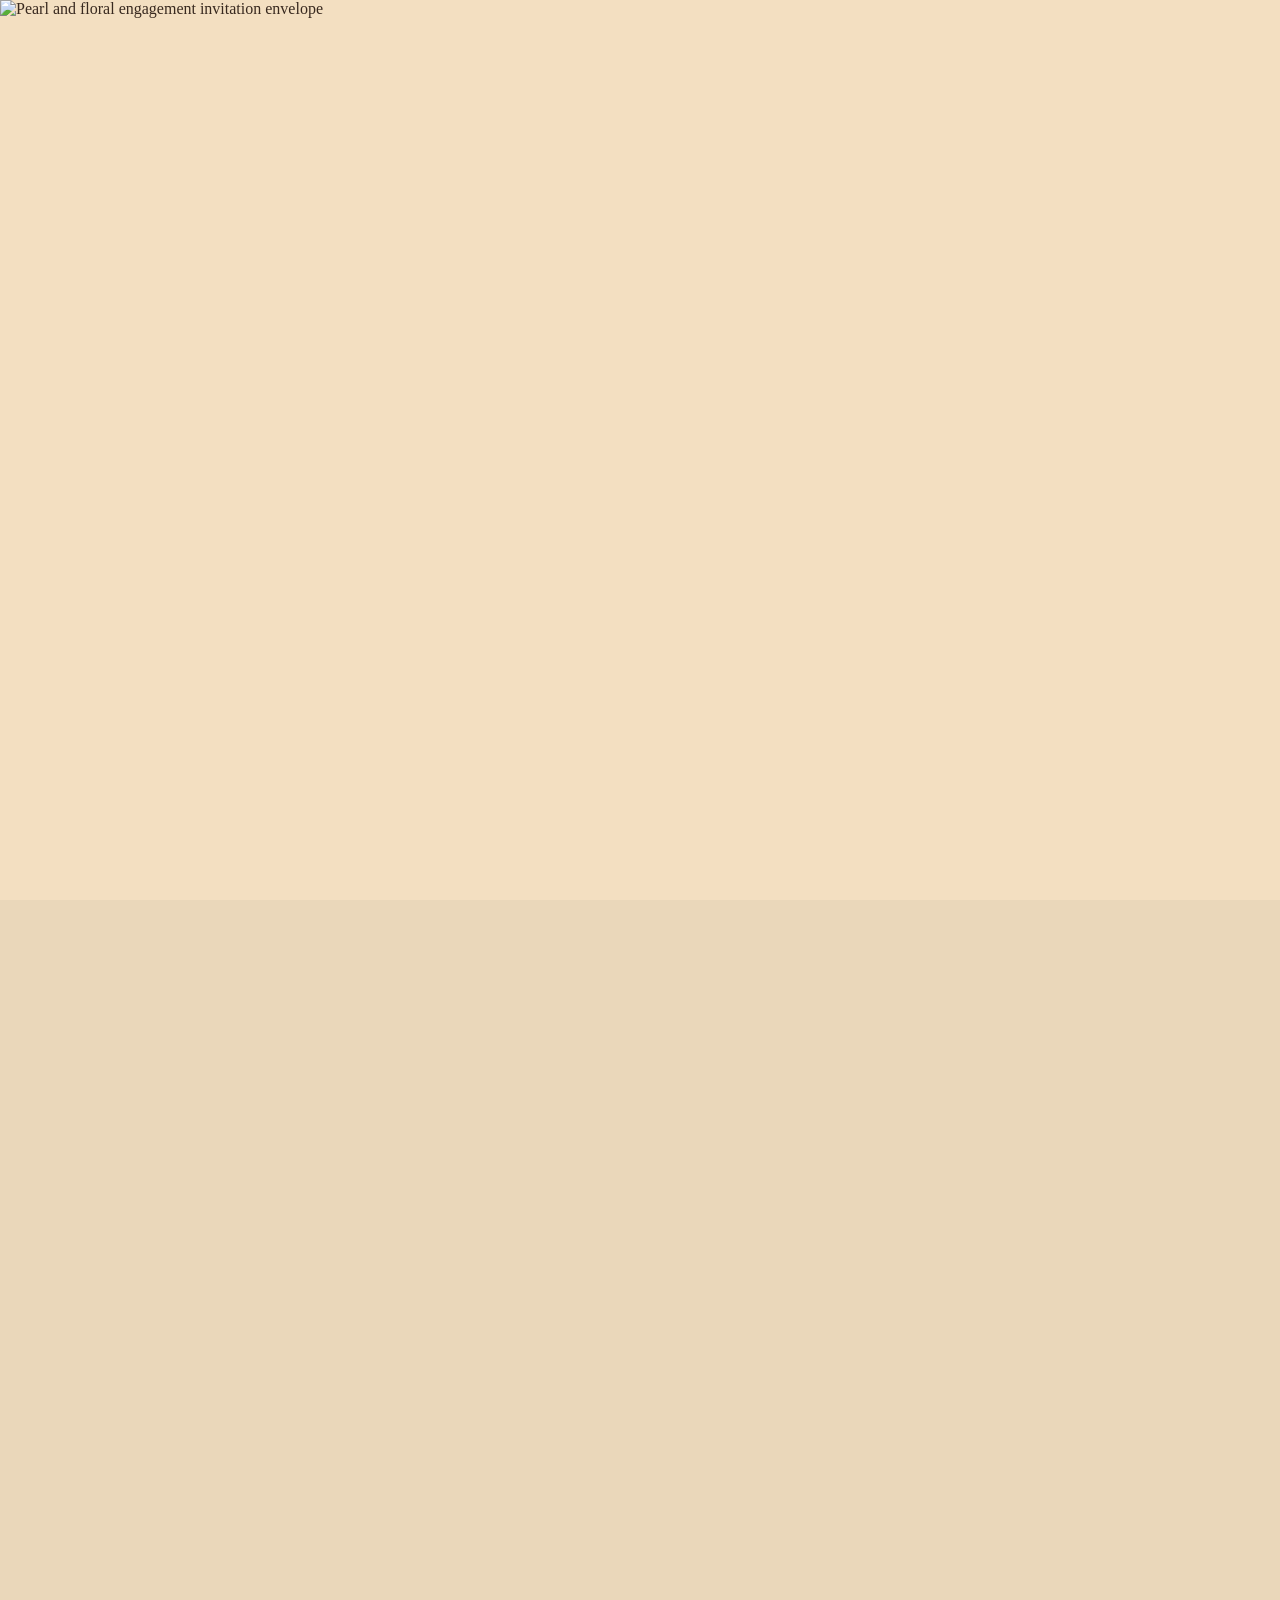
==== commit 2f43cd42: "Add files via upload" ====
--- a/index.html
+++ b/index.html
@@ -3,70 +3,107 @@
 <head>
   <meta charset="utf-8" />
   <meta name="viewport" content="width=device-width, initial-scale=1, viewport-fit=cover" />
-  <meta name="theme-color" content="#f4e7d2" />
-  <meta name="description" content="Kanchan and Saurav's engagement invitation — November 20, 2026." />
-  <title>Kanchan &amp; Saurav — Engagement Invitation</title>
-  <link rel="preconnect" href="https://fonts.googleapis.com">
-  <link rel="preconnect" href="https://fonts.gstatic.com" crossorigin>
-  <link href="https://fonts.googleapis.com/css2?family=Cormorant+Garamond:wght@400;500;600;700&display=swap" rel="stylesheet">
-  <link rel="preload" as="image" href="invitation-cover.png" />
-  <link rel="preload" as="image" href="invitation-only.png" />
-  <link rel="stylesheet" href="style.css?v=full-front-page-fixed-2" />
+  <meta name="theme-color" content="#f4e5ce" />
+  <title>Kanchan & Saurav — Engagement Invitation</title>
+  <meta name="description" content="You are warmly invited to Kanchan and Saurav's engagement celebration on November 20, 2026." />
+  <link rel="stylesheet" href="styles.css" />
 </head>
 <body>
   <main>
-    <section class="cover-screen" id="coverScreen" aria-label="Engagement invitation cover">
-      <div class="cover-stage" id="coverStage">
-        <img class="cover-art" src="invitation-cover.png" alt="Pearl and flower engagement invitation cover with an ivory envelope and red K and S wax seal" />
-        <div class="flap" aria-hidden="true"></div>
-        <button class="seal-button" id="sealButton" type="button" aria-label="Tap the K and S wax seal to open the invitation">
-          <span class="sr-only">Open invitation</span>
-        </button>
+    <section id="cover" class="cover-screen" aria-label="Open engagement invitation">
+      <img class="cover-art" src="assets/invitation-cover.png" alt="Pearl and floral engagement invitation envelope" />
+      <button id="sealButton" class="seal-button" type="button" aria-label="Tap the wax seal to open the invitation">
+        <span class="sr-only">Tap the wax seal to open the invitation</span>
+      </button>
+      <div class="tap-hint" aria-hidden="true">Tap the wax seal to open the invitation</div>
+    </section>
+
+    <section id="invitation" class="invitation-page" aria-hidden="true">
+      <div class="invitation-content">
+        <header class="intro-block">
+          <p class="eyebrow">A Celebration of Love</p>
+          <p class="small-caps">Together with Our Families,</p>
+          <h1>Kanchan <span>&amp;</span> Saurav</h1>
+          <p class="promise">Two Hearts, One Promise</p>
+          <div class="ornament">◆</div>
+        </header>
+
+        <section class="details-section" aria-labelledby="event-details-title">
+          <h2 id="event-details-title">Event Details</h2>
+          <div class="detail-grid">
+            <article class="detail-card">
+              <div class="icon" aria-hidden="true">▣</div>
+              <strong>Friday</strong>
+              <span>November 20th, 2026</span>
+            </article>
+            <article class="detail-card">
+              <div class="icon" aria-hidden="true">◷</div>
+              <strong>From 3:00 PM</strong>
+              <span>Onwards</span>
+            </article>
+            <article class="detail-card">
+              <div class="icon" aria-hidden="true">⌖</div>
+              <strong>20670 Fernbank Ct</strong>
+              <span>Potomac Falls, VA 20265</span>
+            </article>
+          </div>
+          <p class="arrival-note">Please arrive on time for the ceremony; you won’t want to miss this special moment.</p>
+        </section>
+
+        <section class="dress-section">
+          <h2>Dress Code</h2>
+          <p>Nepali / Indian Traditional Attire</p>
+        </section>
+
+        <section class="guest-note">
+          <p>This invitation is reserved for the named guest only. No plus-ones, please.</p>
+        </section>
+
+        <section class="photo-section" aria-label="Kanchan and Saurav together">
+          <figure>
+            <img src="assets/engagement-photo.jpeg" alt="Kanchan and Saurav together" />
+            <figcaption>Kanchan and Saurav together</figcaption>
+          </figure>
+        </section>
+
+        <section class="rsvp-section" aria-labelledby="rsvp-title">
+          <p class="rsvp-kicker">Kindly RSVP by October 20th, 2026</p>
+          <h2 id="rsvp-title">Celebrate With Us</h2>
+          <p>Please let us know whether you will be joining our celebration.</p>
+
+          <form name="engagement-rsvp" method="POST" data-netlify="true" netlify-honeypot="bot-field" action="/thank-you.html">
+            <input type="hidden" name="form-name" value="engagement-rsvp" />
+            <p class="hidden"><label>Do not fill this out: <input name="bot-field" /></label></p>
+
+            <label for="full-name">Full Name</label>
+            <input id="full-name" name="full-name" type="text" placeholder="Your full name" autocomplete="name" required />
+
+            <label for="attendance">Will you be attending?</label>
+            <select id="attendance" name="attendance" required>
+              <option value="" selected disabled>Select one</option>
+              <option value="Joyfully Accepts">Joyfully Accepts</option>
+              <option value="Regretfully Declines">Regretfully Declines</option>
+            </select>
+
+            <label for="message">Message (optional)</label>
+            <textarea id="message" name="message" rows="4" placeholder="Share a note for Kanchan & Saurav"></textarea>
+
+            <button class="submit-button" type="submit">Celebrate With Us</button>
+          </form>
+        </section>
+
+        <section class="love-note">
+          <h2>A Note With Love</h2>
+          <p>Your presence at our engagement is the most meaningful gift of all. If you would like to celebrate with a gift, we would be grateful for a contribution toward our future together in place of traditional boxed gifts. Above all, we are thankful for your love, blessings, and the joy of sharing this special occasion with you.</p>
+          <p class="no-gifts">No boxed gifts and no flowers, please!</p>
+        </section>
+
+        <footer>
+          <p>#SauraveeFoundHisKanchii</p>
+        </footer>
       </div>
     </section>
-
-    <section class="invitation-screen" id="invitationScreen" aria-hidden="true">
-      <div class="invitation-wrap">
-        <img class="invitation-art" src="invitation-only.png" alt="Kanchan and Saurav engagement invitation with event details, photo, gift note, and hashtag" />
-        <a class="rsvp-hotspot" href="#reserve" aria-label="Go to the RSVP section"></a>
-      </div>
-
-      <section class="reserve-section" id="reserve" aria-labelledby="reserveTitle">
-        <div class="reserve-card">
-          <p class="reserve-kicker">Kindly RSVP by October 20th, 2026</p>
-          <h2 id="reserveTitle">Celebrate With Us</h2>
-          <p class="reserve-note">Please submit one response per invited guest. No plus-ones, please.</p>
-
-          <form id="rsvpForm" class="rsvp-form">
-            <div class="field full-width">
-              <label for="name">Full Name</label>
-              <input id="name" type="text" name="name" autocomplete="name" required placeholder="Enter your full name" />
-            </div>
-
-            <div class="field full-width">
-              <label for="attendance">Will you be attending?</label>
-              <select id="attendance" name="attendance" required>
-                <option value="" selected disabled>Select your response</option>
-                <option value="Yes — attending">Yes, I will be attending</option>
-                <option value="No — unable to attend">No, I am unable to attend</option>
-              </select>
-            </div>
-
-            <div class="field full-width">
-              <label for="message">Message <span>(optional)</span></label>
-              <textarea id="message" name="message" rows="4" placeholder="Leave a message for Kanchan & Saurav"></textarea>
-            </div>
-
-            <button class="submit-rsvp" type="submit">Submit RSVP</button>
-            <p class="form-status" id="formStatus" role="status" aria-live="polite"></p>
-          </form>
-        </div>
-      </section>
-
-      <button class="close-invitation" id="closeInvitation" type="button">Return to Envelope</button>
-    </section>
   </main>
-
-  <script src="script.js?v=full-front-page-fixed-2"></script>
+  <script src="script.js"></script>
 </body>
 </html>
--- a/styles.css
+++ b/styles.css
@@ -0,0 +1,258 @@
+:root {
+  --gold: #9c6722;
+  --deep-gold: #7e4d13;
+  --ink: #38291f;
+  --ivory: #fff9ef;
+  --cream: #f5e9d6;
+  --line: rgba(164, 112, 43, .34);
+}
+
+* { box-sizing: border-box; }
+html { scroll-behavior: smooth; }
+body {
+  margin: 0;
+  min-width: 320px;
+  color: var(--ink);
+  background: #ead7ba;
+  font-family: "Times New Roman", Times, serif;
+}
+button, input, select, textarea { font: inherit; }
+img { display: block; max-width: 100%; }
+.sr-only {
+  position: absolute; width: 1px; height: 1px; padding: 0; margin: -1px;
+  overflow: hidden; clip: rect(0,0,0,0); white-space: nowrap; border: 0;
+}
+.hidden { display:none; }
+
+.cover-screen {
+  position: fixed;
+  inset: 0;
+  z-index: 20;
+  background: #f3dfc1;
+  overflow: hidden;
+  display: grid;
+  place-items: center;
+  transition: opacity .9s ease, visibility .9s ease, transform 1.15s cubic-bezier(.22,.72,.18,1);
+}
+.cover-screen.opening { transform: scale(1.025); }
+.cover-screen.opened { opacity: 0; visibility: hidden; pointer-events: none; }
+.cover-art {
+  width: 100%;
+  height: 100%;
+  object-fit: cover;
+  object-position: center;
+  user-select: none;
+  -webkit-user-drag: none;
+}
+.seal-button {
+  position: absolute;
+  left: 50%;
+  top: 80.5%;
+  width: clamp(92px, 10vw, 150px);
+  aspect-ratio: 1;
+  transform: translate(-50%, -50%);
+  border: 0;
+  border-radius: 50%;
+  background: transparent;
+  cursor: pointer;
+  z-index: 3;
+  -webkit-tap-highlight-color: transparent;
+}
+.seal-button::after {
+  content: "";
+  position: absolute;
+  inset: -8px;
+  border-radius: 50%;
+  box-shadow: 0 0 0 0 rgba(127,26,18,.35);
+  animation: sealPulse 2s ease-out infinite;
+}
+.seal-button:focus-visible { outline: 3px solid rgba(124, 67, 20, .7); outline-offset: 6px; }
+.tap-hint {
+  position: absolute;
+  left: 50%;
+  top: 94.3%;
+  transform: translateX(-50%);
+  color: #76501f;
+  font-size: clamp(13px, 1.6vw, 23px);
+  white-space: nowrap;
+  text-shadow: 0 1px 0 rgba(255,255,255,.8);
+  opacity: 0;
+  pointer-events: none;
+}
+@keyframes sealPulse { 0%{box-shadow:0 0 0 0 rgba(127,26,18,.30)} 70%{box-shadow:0 0 0 18px rgba(127,26,18,0)} 100%{box-shadow:0 0 0 0 rgba(127,26,18,0)} }
+
+.invitation-page {
+  min-height: 100vh;
+  padding: clamp(160px, 17vw, 245px) 0 clamp(80px, 8vw, 140px);
+  background-image: url("assets/invitation-frame.png");
+  background-repeat: no-repeat;
+  background-position: top center;
+  background-size: 100% 100%;
+  opacity: 0;
+  transform: translateY(30px);
+  transition: opacity 1s ease .25s, transform 1s ease .25s;
+}
+.invitation-page.visible { opacity: 1; transform: none; }
+.invitation-content {
+  width: min(70%, 760px);
+  margin: 0 auto;
+  text-align: center;
+}
+.intro-block { padding: 0 4% 22px; }
+.eyebrow, .small-caps, .promise { margin: 0; }
+.eyebrow {
+  color: var(--gold);
+  font-size: clamp(1rem, 2.3vw, 1.75rem);
+  text-transform: uppercase;
+  letter-spacing: .12em;
+}
+.small-caps {
+  margin-top: 12px;
+  font-size: clamp(.78rem, 1.55vw, 1.12rem);
+  text-transform: uppercase;
+  letter-spacing: .09em;
+}
+h1 {
+  margin: 8px 0;
+  color: var(--gold);
+  font-size: clamp(2.25rem, 5.7vw, 5.2rem);
+  font-weight: 400;
+  line-height: .95;
+  font-style: italic;
+}
+h1 span { font-size: .72em; }
+.promise {
+  color: var(--deep-gold);
+  font-size: clamp(1.05rem, 2.4vw, 1.8rem);
+  text-transform: uppercase;
+  letter-spacing: .08em;
+}
+.ornament { color: var(--gold); margin: 13px 0 3px; font-size: 1.1rem; }
+
+.details-section, .dress-section, .guest-note, .rsvp-section, .love-note {
+  border: 1px solid var(--line);
+  border-radius: 16px;
+  background: rgba(255, 250, 242, .56);
+  box-shadow: inset 0 0 30px rgba(255,255,255,.35);
+}
+.details-section { padding: 18px 18px 12px; }
+h2 {
+  margin: 0 0 12px;
+  color: var(--gold);
+  font-size: clamp(1.35rem, 3vw, 2.25rem);
+  font-weight: 500;
+  text-transform: uppercase;
+  letter-spacing: .06em;
+}
+.detail-grid { display: grid; grid-template-columns: repeat(3, 1fr); }
+.detail-card {
+  padding: 8px 14px 12px;
+  display: flex;
+  flex-direction: column;
+  gap: 5px;
+  min-width: 0;
+}
+.detail-card + .detail-card { border-left: 1px solid var(--line); }
+.icon { color: var(--gold); font-size: clamp(1.5rem, 3vw, 2.25rem); }
+.detail-card strong { color: #2c241f; font-size: clamp(.88rem, 1.7vw, 1.18rem); text-transform: uppercase; }
+.detail-card span { font-size: clamp(.76rem, 1.4vw, 1rem); line-height: 1.35; }
+.arrival-note {
+  margin: 11px 0 0;
+  padding-top: 11px;
+  border-top: 1px solid var(--line);
+  font-size: clamp(.78rem, 1.45vw, 1.02rem);
+  text-transform: uppercase;
+  line-height: 1.4;
+}
+.dress-section, .guest-note { margin-top: 10px; padding: 15px 18px; }
+.dress-section h2 { margin-bottom: 5px; font-size: clamp(1.15rem, 2.3vw, 1.6rem); }
+.dress-section p, .guest-note p { margin: 0; font-size: clamp(.8rem, 1.5vw, 1.05rem); text-transform: uppercase; line-height: 1.45; }
+
+.photo-section { margin: 18px 0; }
+.photo-section figure { margin: 0; }
+.photo-section img {
+  width: 100%;
+  aspect-ratio: 16 / 9;
+  object-fit: cover;
+  object-position: center 47%;
+  border: clamp(4px, .55vw, 7px) solid #c5954c;
+  outline: 1px solid rgba(119,76,20,.55);
+  outline-offset: 4px;
+  border-radius: 26px;
+  box-shadow: 0 12px 30px rgba(76,45,15,.18);
+  filter: grayscale(100%);
+}
+.photo-section figcaption {
+  margin-top: 10px;
+  color: var(--deep-gold);
+  font-style: italic;
+  font-size: clamp(.95rem, 1.8vw, 1.25rem);
+}
+
+.rsvp-section { padding: clamp(18px, 3vw, 34px); }
+.rsvp-kicker { margin: 0 0 5px; color: var(--deep-gold); text-transform: uppercase; letter-spacing: .05em; }
+.rsvp-section > p { line-height: 1.5; }
+form { margin-top: 18px; display: grid; text-align: left; gap: 8px; }
+label { color: #603e17; font-weight: 700; }
+input, select, textarea {
+  width: 100%;
+  border: 1px solid rgba(150, 100, 39, .45);
+  border-radius: 11px;
+  background: rgba(255,255,255,.72);
+  color: #35271e;
+  padding: 13px 14px;
+  outline: none;
+}
+input:focus, select:focus, textarea:focus { border-color: #a66a20; box-shadow: 0 0 0 3px rgba(166,106,32,.15); }
+textarea { resize: vertical; }
+.submit-button {
+  justify-self: center;
+  min-width: min(100%, 310px);
+  margin-top: 10px;
+  padding: 14px 24px;
+  border: 1px solid #a66d25;
+  border-radius: 999px;
+  color: #fffaf1;
+  background: linear-gradient(180deg, #d8a95f, #9c641d);
+  box-shadow: 0 8px 16px rgba(116,72,20,.24), inset 0 1px rgba(255,255,255,.55);
+  text-transform: uppercase;
+  letter-spacing: .07em;
+  cursor: pointer;
+}
+.submit-button:hover { filter: brightness(1.04); transform: translateY(-1px); }
+
+.love-note { margin-top: 16px; padding: clamp(18px, 3vw, 32px); }
+.love-note h2 { text-transform: none; }
+.love-note p { margin: 0; line-height: 1.58; font-size: clamp(.85rem, 1.55vw, 1.05rem); }
+.love-note .no-gifts { margin-top: 14px; color: var(--deep-gold); font-weight: 700; text-transform: uppercase; }
+footer { padding: 25px 0 0; color: var(--gold); font-size: clamp(1.2rem, 3vw, 2.1rem); }
+footer p { margin: 0; }
+
+@media (max-width: 700px) {
+  .cover-art { object-fit: cover; object-position: center; }
+  .seal-button { top: 79.8%; width: 90px; }
+  .tap-hint { display: none; }
+  .invitation-page { padding-top: 135px; background-size: auto 100%; background-position: top center; }
+  .invitation-content { width: 72%; }
+  .intro-block { padding-bottom: 14px; }
+  .detail-grid { grid-template-columns: 1fr; gap: 0; }
+  .detail-card { padding: 11px 6px; }
+  .detail-card + .detail-card { border-left: 0; border-top: 1px solid var(--line); }
+  .details-section { padding: 14px 12px 10px; }
+  .photo-section img { aspect-ratio: 4 / 3; border-radius: 18px; }
+  .rsvp-section, .love-note { padding: 17px 13px; }
+}
+
+@media (max-width: 430px) {
+  .invitation-page { padding-top: 120px; padding-bottom: 70px; }
+  .invitation-content { width: 74%; }
+  .small-caps { letter-spacing: .04em; }
+  h1 { line-height: 1.02; }
+  .details-section, .dress-section, .guest-note, .rsvp-section, .love-note { border-radius: 11px; }
+  .guest-note p { font-size: .72rem; }
+  input, select, textarea { padding: 11px; }
+}
+
+@media (prefers-reduced-motion: reduce) {
+  *, *::before, *::after { scroll-behavior: auto !important; animation-duration: .01ms !important; transition-duration: .01ms !important; }
+}
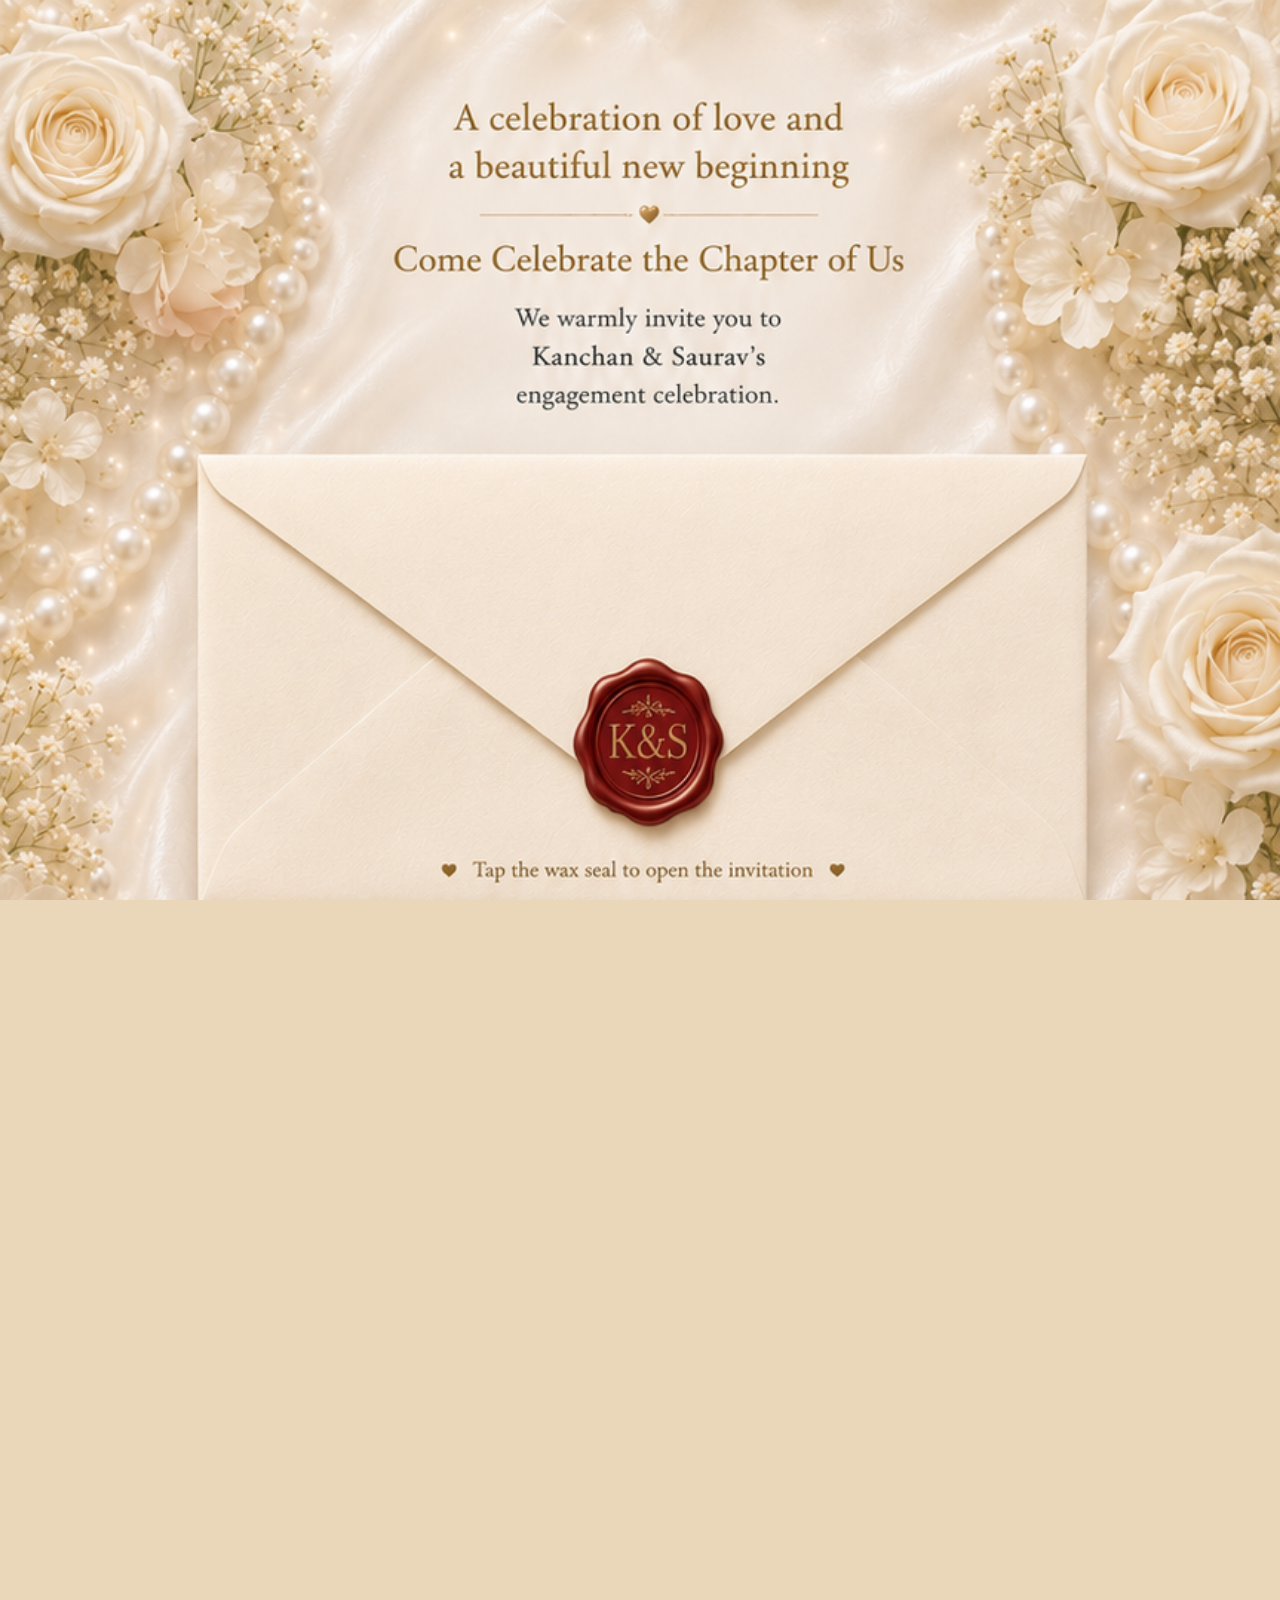
==== commit f22b0559: "Add files via upload" ====
--- a/index.html
+++ b/index.html
@@ -11,7 +11,7 @@
 <body>
   <main>
     <section id="cover" class="cover-screen" aria-label="Open engagement invitation">
-      <img class="cover-art" src="assets/invitation-cover.png" alt="Pearl and floral engagement invitation envelope" />
+      <img class="cover-art" src="invitation-cover.png" alt="Pearl and floral engagement invitation envelope" />
       <button id="sealButton" class="seal-button" type="button" aria-label="Tap the wax seal to open the invitation">
         <span class="sr-only">Tap the wax seal to open the invitation</span>
       </button>
@@ -61,7 +61,7 @@
 
         <section class="photo-section" aria-label="Kanchan and Saurav together">
           <figure>
-            <img src="assets/engagement-photo.jpeg" alt="Kanchan and Saurav together" />
+            <img src="engagement-photo.jpeg" alt="Kanchan and Saurav together" />
             <figcaption>Kanchan and Saurav together</figcaption>
           </figure>
         </section>
--- a/styles.css
+++ b/styles.css
@@ -84,7 +84,7 @@
 .invitation-page {
   min-height: 100vh;
   padding: clamp(160px, 17vw, 245px) 0 clamp(80px, 8vw, 140px);
-  background-image: url("assets/invitation-frame.png");
+  background-image: url("invitation-frame.png");
   background-repeat: no-repeat;
   background-position: top center;
   background-size: 100% 100%;
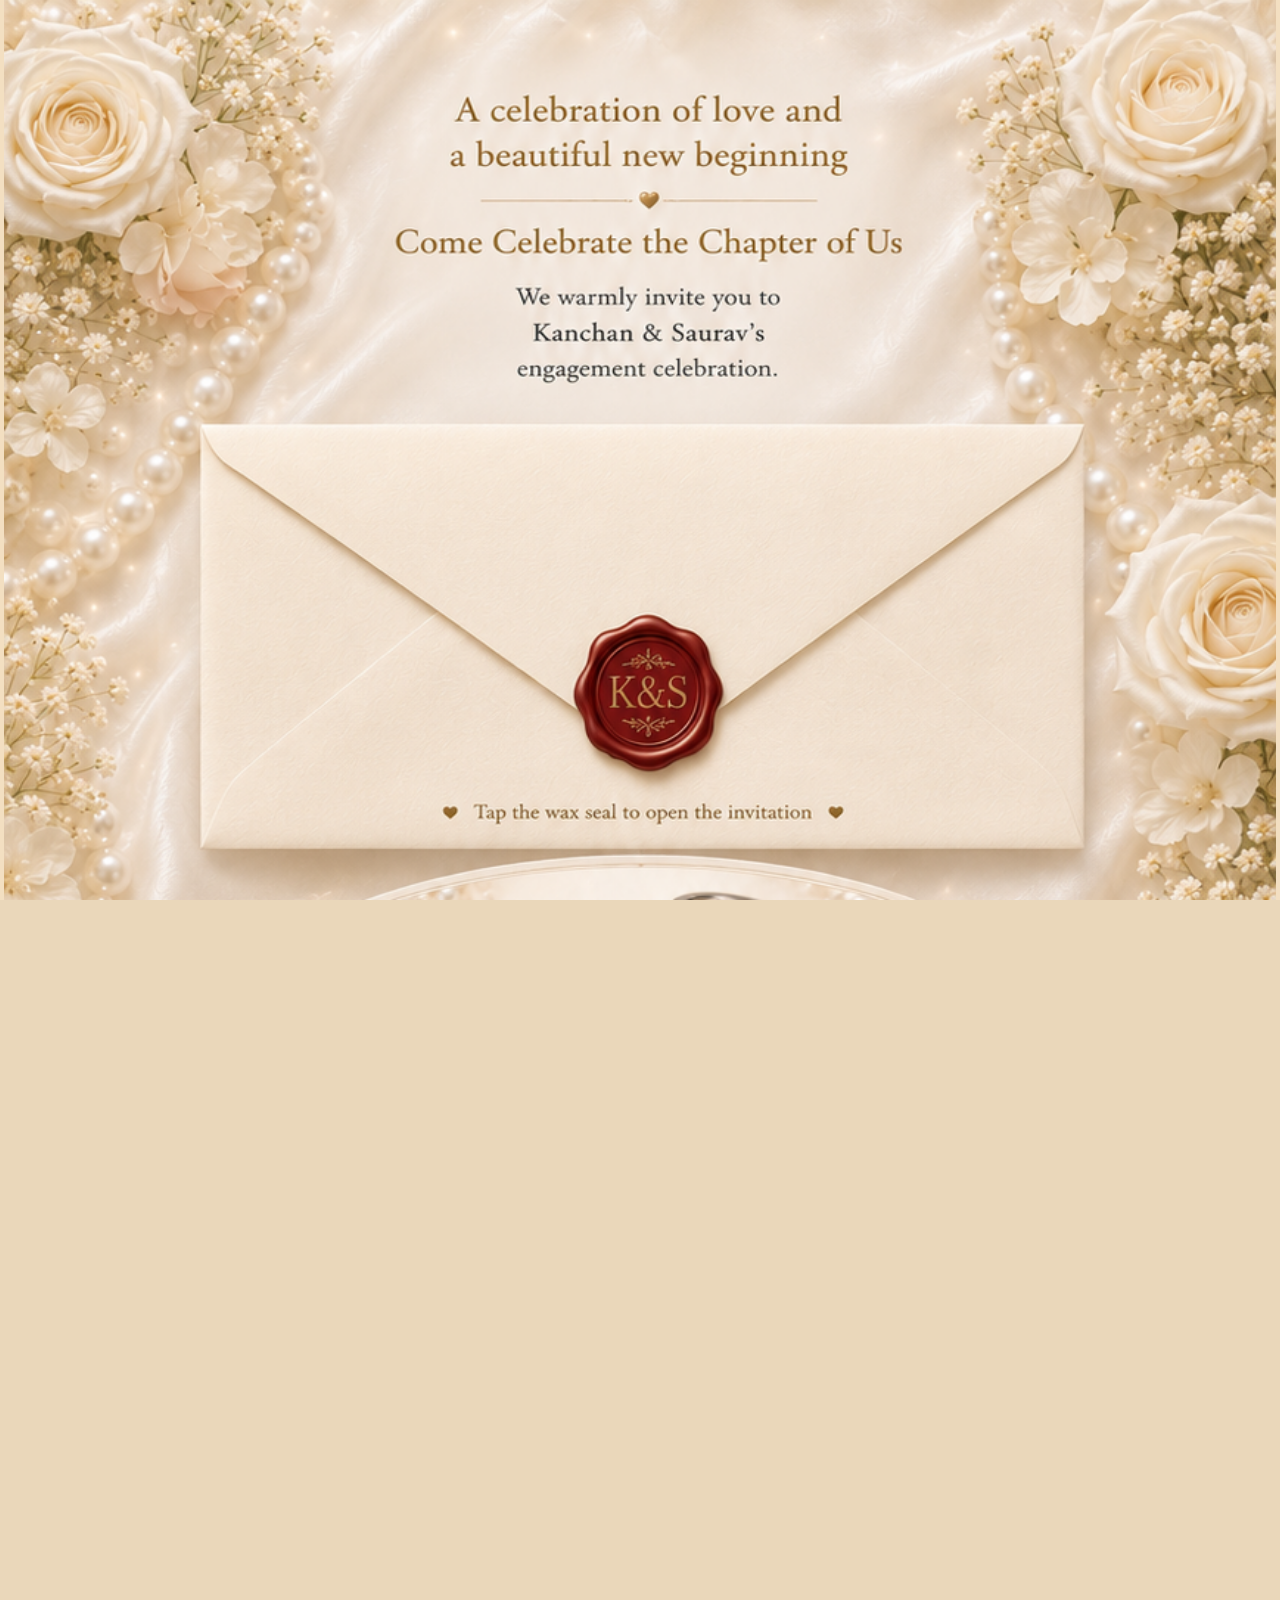
==== commit b605b893: "Add files via upload" ====
--- a/index.html
+++ b/index.html
@@ -11,11 +11,12 @@
 <body>
   <main>
     <section id="cover" class="cover-screen" aria-label="Open engagement invitation">
-      <img class="cover-art" src="invitation-cover.png" alt="Pearl and floral engagement invitation envelope" />
-      <button id="sealButton" class="seal-button" type="button" aria-label="Tap the wax seal to open the invitation">
-        <span class="sr-only">Tap the wax seal to open the invitation</span>
-      </button>
-      <div class="tap-hint" aria-hidden="true">Tap the wax seal to open the invitation</div>
+      <div class="cover-stage">
+        <img class="cover-art" src="invitation-cover.png" alt="Pearl and floral engagement invitation envelope" />
+        <button id="sealButton" class="seal-button" type="button" aria-label="Tap the wax seal to open the invitation">
+          <span class="sr-only">Tap the wax seal to open the invitation</span>
+        </button>
+      </div>
     </section>
 
     <section id="invitation" class="invitation-page" aria-hidden="true">
--- a/styles.css
+++ b/styles.css
@@ -30,25 +30,32 @@
   z-index: 20;
   background: #f3dfc1;
   overflow: hidden;
-  display: grid;
-  place-items: center;
+  display: flex;
+  align-items: center;
+  justify-content: center;
+  padding: 0;
   transition: opacity .9s ease, visibility .9s ease, transform 1.15s cubic-bezier(.22,.72,.18,1);
 }
-.cover-screen.opening { transform: scale(1.025); }
+.cover-screen.opening { transform: scale(1.015); }
 .cover-screen.opened { opacity: 0; visibility: hidden; pointer-events: none; }
+.cover-stage {
+  position: relative;
+  width: min(100vw, calc(100vh * 1.41436464));
+  height: min(100vh, calc(100vw / 1.41436464));
+  flex: 0 0 auto;
+}
 .cover-art {
   width: 100%;
   height: 100%;
-  object-fit: cover;
-  object-position: center;
+  object-fit: fill;
   user-select: none;
   -webkit-user-drag: none;
 }
 .seal-button {
   position: absolute;
   left: 50%;
-  top: 80.5%;
-  width: clamp(92px, 10vw, 150px);
+  top: 80.4%;
+  width: clamp(82px, 9.3%, 150px);
   aspect-ratio: 1;
   transform: translate(-50%, -50%);
   border: 0;
@@ -57,28 +64,17 @@
   cursor: pointer;
   z-index: 3;
   -webkit-tap-highlight-color: transparent;
+  touch-action: manipulation;
 }
 .seal-button::after {
   content: "";
   position: absolute;
-  inset: -8px;
+  inset: -10px;
   border-radius: 50%;
   box-shadow: 0 0 0 0 rgba(127,26,18,.35);
   animation: sealPulse 2s ease-out infinite;
 }
-.seal-button:focus-visible { outline: 3px solid rgba(124, 67, 20, .7); outline-offset: 6px; }
-.tap-hint {
-  position: absolute;
-  left: 50%;
-  top: 94.3%;
-  transform: translateX(-50%);
-  color: #76501f;
-  font-size: clamp(13px, 1.6vw, 23px);
-  white-space: nowrap;
-  text-shadow: 0 1px 0 rgba(255,255,255,.8);
-  opacity: 0;
-  pointer-events: none;
-}
+.seal-button:focus-visible { outline: 3px solid rgba(124, 67, 20, .75); outline-offset: 7px; }
 @keyframes sealPulse { 0%{box-shadow:0 0 0 0 rgba(127,26,18,.30)} 70%{box-shadow:0 0 0 18px rgba(127,26,18,0)} 100%{box-shadow:0 0 0 0 rgba(127,26,18,0)} }
 
 .invitation-page {
@@ -229,9 +225,7 @@
 footer p { margin: 0; }
 
 @media (max-width: 700px) {
-  .cover-art { object-fit: cover; object-position: center; }
-  .seal-button { top: 79.8%; width: 90px; }
-  .tap-hint { display: none; }
+  .seal-button { width: clamp(72px, 10%, 104px); }
   .invitation-page { padding-top: 135px; background-size: auto 100%; background-position: top center; }
   .invitation-content { width: 72%; }
   .intro-block { padding-bottom: 14px; }
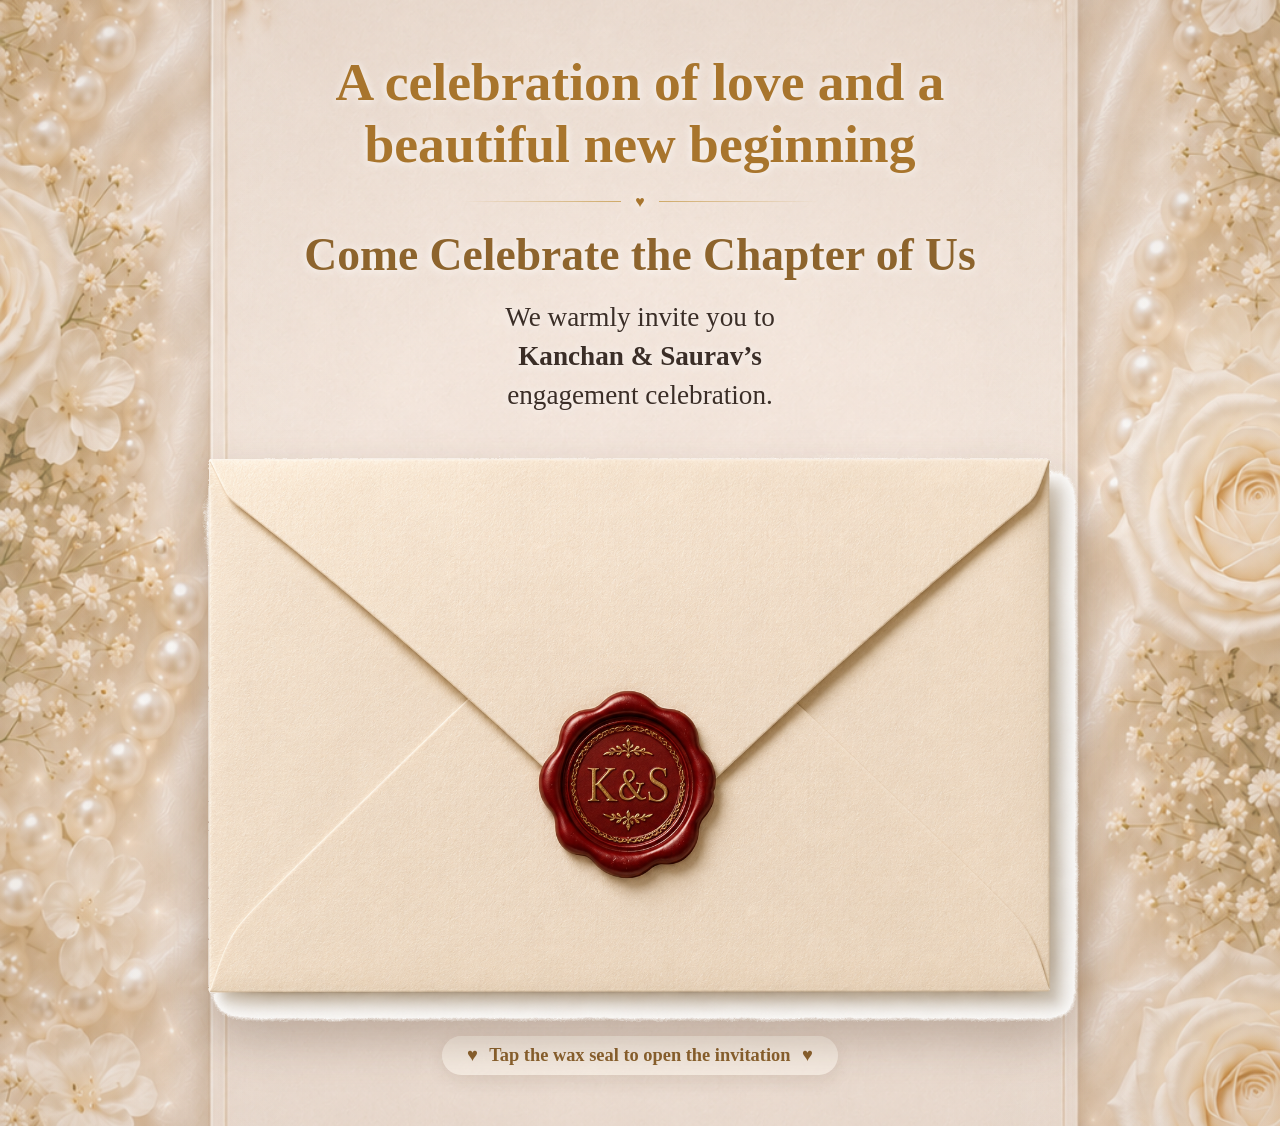
==== commit 38fb9ec4: "Add files via upload" ====
--- a/index.html
+++ b/index.html
@@ -1,109 +1,100 @@
 <!doctype html>
 <html lang="en">
 <head>
-  <meta charset="utf-8" />
-  <meta name="viewport" content="width=device-width, initial-scale=1, viewport-fit=cover" />
-  <meta name="theme-color" content="#f4e5ce" />
-  <title>Kanchan & Saurav — Engagement Invitation</title>
-  <meta name="description" content="You are warmly invited to Kanchan and Saurav's engagement celebration on November 20, 2026." />
-  <link rel="stylesheet" href="styles.css" />
+  <meta charset="utf-8">
+  <meta name="viewport" content="width=device-width, initial-scale=1, viewport-fit=cover">
+  <meta name="theme-color" content="#f4e4cf">
+  <meta name="description" content="Kanchan and Saurav's engagement invitation for November 20, 2026.">
+  <title>Kanchan &amp; Saurav | Engagement Invitation</title>
+  <link rel="stylesheet" href="styles.css">
 </head>
 <body>
   <main>
-    <section id="cover" class="cover-screen" aria-label="Open engagement invitation">
-      <div class="cover-stage">
-        <img class="cover-art" src="invitation-cover.png" alt="Pearl and floral engagement invitation envelope" />
-        <button id="sealButton" class="seal-button" type="button" aria-label="Tap the wax seal to open the invitation">
-          <span class="sr-only">Tap the wax seal to open the invitation</span>
-        </button>
+    <section class="opening-screen" id="openingScreen" aria-label="Engagement invitation envelope">
+      <div class="opening-shade"></div>
+      <div class="opening-content">
+        <header class="opening-copy">
+          <p class="opening-kicker">A celebration of love and a beautiful new beginning</p>
+          <div class="gold-divider"><span>♥</span></div>
+          <h1>Come Celebrate the Chapter of Us</h1>
+          <p>We warmly invite you to<br><strong>Kanchan &amp; Saurav’s</strong><br>engagement celebration.</p>
+        </header>
+        <div class="envelope-wrap">
+          <img class="envelope-image" src="ivory-envelope-red-ks-seal.png" alt="Ivory envelope sealed with a vintage red K and S wax seal">
+          <button class="wax-hotspot" id="waxSeal" type="button" aria-label="Tap the K and S wax seal to open the invitation"></button>
+        </div>
+        <button class="tap-copy" id="tapCopy" type="button"><span>♥</span> Tap the wax seal to open the invitation <span>♥</span></button>
       </div>
     </section>
 
-    <section id="invitation" class="invitation-page" aria-hidden="true">
-      <div class="invitation-content">
-        <header class="intro-block">
-          <p class="eyebrow">A Celebration of Love</p>
-          <p class="small-caps">Together with Our Families,</p>
-          <h1>Kanchan <span>&amp;</span> Saurav</h1>
-          <p class="promise">Two Hearts, One Promise</p>
+    <div class="invitation-pages" id="invitationPages" aria-hidden="true">
+      <section class="invitation-page details-page" id="pageOne">
+        <article class="arched-card">
+          <p class="small-caps">Together with our families, we joyfully invite you to</p>
+          <h2>A Celebration of Love</h2>
+          <p class="subtitle">and a beautiful new beginning</p>
           <div class="ornament">◆</div>
-        </header>
+          <p class="small-caps">Please join us for an</p>
+          <h3>Engagement Celebration</h3>
+          <p class="couple-names"><em>Kanchan</em> <span>&amp;</span> <em>Saurav</em></p>
+          <div class="date-layout">
+            <div><strong>Friday</strong><span>November</span></div>
+            <div class="date-number"><strong>20</strong><span>2026</span></div>
+            <div><strong>From</strong><span>3:00 PM onwards</span></div>
+          </div>
+          <div class="event-details">
+            <h4>Event Details</h4>
+            <p>Please arrive on time for the ritual ceremony; you won’t want to miss this special moment.</p>
+            <p class="address">20670 Fernbank Ct<br>Potomac Falls, VA 20265</p>
+            <p><strong>Dress Code</strong><br>Nepali / Indian Traditional Attire</p>
+            <p class="promise">Two Hearts, One Promise</p>
+            <p class="guest-note">This invitation is reserved for the named guest only. No plus-ones, please.</p>
+          </div>
+        </article>
+      </section>
 
-        <section class="details-section" aria-labelledby="event-details-title">
-          <h2 id="event-details-title">Event Details</h2>
-          <div class="detail-grid">
-            <article class="detail-card">
-              <div class="icon" aria-hidden="true">▣</div>
-              <strong>Friday</strong>
-              <span>November 20th, 2026</span>
-            </article>
-            <article class="detail-card">
-              <div class="icon" aria-hidden="true">◷</div>
-              <strong>From 3:00 PM</strong>
-              <span>Onwards</span>
-            </article>
-            <article class="detail-card">
-              <div class="icon" aria-hidden="true">⌖</div>
-              <strong>20670 Fernbank Ct</strong>
-              <span>Potomac Falls, VA 20265</span>
-            </article>
-          </div>
-          <p class="arrival-note">Please arrive on time for the ceremony; you won’t want to miss this special moment.</p>
-        </section>
+      <section class="invitation-page photo-page" id="pageTwo">
+        <article class="photo-card">
+          <p class="small-caps">The beginning of our forever</p>
+          <div class="photo-frame"><img src="engagement-photo.jpeg" alt="Kanchan and Saurav together at their engagement"></div>
+          <h2>Kanchan &amp; Saurav</h2>
+          <p class="photo-date">November 20th, 2026</p>
+          <p class="photo-quote">Two Hearts, One Promise</p>
+        </article>
+      </section>
 
-        <section class="dress-section">
-          <h2>Dress Code</h2>
-          <p>Nepali / Indian Traditional Attire</p>
-        </section>
-
-        <section class="guest-note">
-          <p>This invitation is reserved for the named guest only. No plus-ones, please.</p>
-        </section>
-
-        <section class="photo-section" aria-label="Kanchan and Saurav together">
-          <figure>
-            <img src="engagement-photo.jpeg" alt="Kanchan and Saurav together" />
-            <figcaption>Kanchan and Saurav together</figcaption>
-          </figure>
-        </section>
-
-        <section class="rsvp-section" aria-labelledby="rsvp-title">
-          <p class="rsvp-kicker">Kindly RSVP by October 20th, 2026</p>
-          <h2 id="rsvp-title">Celebrate With Us</h2>
+      <section class="invitation-page rsvp-gift-page" id="pageThree">
+        <div class="pearl-string pearl-top" aria-hidden="true"></div>
+        <div class="pearl-string pearl-bottom" aria-hidden="true"></div>
+        <article class="rsvp-card">
+          <p class="small-caps">Kindly RSVP by October 20th, 2026</p>
+          <h2>Celebrate With Us</h2>
           <p>Please let us know whether you will be joining our celebration.</p>
-
-          <form name="engagement-rsvp" method="POST" data-netlify="true" netlify-honeypot="bot-field" action="/thank-you.html">
-            <input type="hidden" name="form-name" value="engagement-rsvp" />
-            <p class="hidden"><label>Do not fill this out: <input name="bot-field" /></label></p>
-
-            <label for="full-name">Full Name</label>
-            <input id="full-name" name="full-name" type="text" placeholder="Your full name" autocomplete="name" required />
-
-            <label for="attendance">Will you be attending?</label>
-            <select id="attendance" name="attendance" required>
-              <option value="" selected disabled>Select one</option>
-              <option value="Joyfully Accepts">Joyfully Accepts</option>
-              <option value="Regretfully Declines">Regretfully Declines</option>
-            </select>
-
-            <label for="message">Message (optional)</label>
-            <textarea id="message" name="message" rows="4" placeholder="Share a note for Kanchan & Saurav"></textarea>
-
+          <form id="rsvpForm" name="engagement-rsvp" method="POST" data-netlify="true" netlify-honeypot="bot-field">
+            <input type="hidden" name="form-name" value="engagement-rsvp">
+            <p class="hidden"><label>Do not fill this out: <input name="bot-field"></label></p>
+            <label for="guestName">Full name</label>
+            <input id="guestName" name="name" type="text" autocomplete="name" required placeholder="Your full name">
+            <fieldset>
+              <legend>Will you attend?</legend>
+              <div class="choice-row">
+                <label class="choice"><input type="radio" name="attendance" value="Joyfully accepts" required><span>Joyfully accepts</span></label>
+                <label class="choice"><input type="radio" name="attendance" value="Regretfully declines" required><span>Regretfully declines</span></label>
+              </div>
+            </fieldset>
+            <label for="message">Message for the couple <span>(optional)</span></label>
+            <textarea id="message" name="message" rows="3" placeholder="Share your love and blessings"></textarea>
             <button class="submit-button" type="submit">Celebrate With Us</button>
+            <p class="form-status" id="formStatus" role="status" aria-live="polite"></p>
           </form>
-        </section>
-
-        <section class="love-note">
-          <h2>A Note With Love</h2>
-          <p>Your presence at our engagement is the most meaningful gift of all. If you would like to celebrate with a gift, we would be grateful for a contribution toward our future together in place of traditional boxed gifts. Above all, we are thankful for your love, blessings, and the joy of sharing this special occasion with you.</p>
-          <p class="no-gifts">No boxed gifts and no flowers, please!</p>
-        </section>
-
-        <footer>
-          <p>#SauraveeFoundHisKanchii</p>
-        </footer>
-      </div>
-    </section>
+          <div class="gift-divider"></div>
+          <h3>Your Presence Is Our Greatest Gift</h3>
+          <p class="gift-copy">Your presence at our engagement is the most meaningful gift of all. If you would like to celebrate with a gift, we would be grateful for a contribution toward our future together in place of traditional boxed gifts. Above all, we are thankful for your love, blessings, and the joy of sharing this special occasion with you.</p>
+          <p class="no-gifts">No boxed gifts and no flowers, please.</p>
+          <p class="hashtag">#SauraveeFoundHisKanchii</p>
+        </article>
+      </section>
+    </div>
   </main>
   <script src="script.js"></script>
 </body>
--- a/styles.css
+++ b/styles.css
@@ -1,252 +1,168 @@
-:root {
-  --gold: #9c6722;
-  --deep-gold: #7e4d13;
-  --ink: #38291f;
-  --ivory: #fff9ef;
-  --cream: #f5e9d6;
-  --line: rgba(164, 112, 43, .34);
+:root{--gold:#a8752d;--gold-soft:#cfaa68;--ink:#3b2e27;--burgundy:#8c1820;--shadow:0 24px 70px rgba(77,48,24,.23)}*{box-sizing:border-box}html{scroll-behavior:smooth}body{margin:0;overflow-x:hidden;color:var(--ink);background:#f6e8d4;font-family:"Times New Roman",Times,serif}button,input,textarea{font:inherit}button{-webkit-tap-highlight-color:transparent}.hidden{display:none}.opening-screen{position:relative;min-height:100svh;display:grid;place-items:center;overflow:hidden;padding:clamp(24px,4vw,54px) 14px;background:url("pearl-floral-background.png") center/cover no-repeat}.opening-shade{position:absolute;inset:0;background:radial-gradient(ellipse at center,rgba(255,253,247,.05) 0 34%,rgba(87,47,14,.11) 100%),linear-gradient(90deg,rgba(255,248,237,.18),transparent 25% 75%,rgba(255,248,237,.18))}.opening-content{position:relative;z-index:2;width:min(1040px,96vw);min-height:calc(100svh - 44px);display:flex;flex-direction:column;align-items:center;justify-content:center}.opening-copy{width:min(760px,88vw);text-align:center;text-shadow:0 1px 10px rgba(255,255,255,.95)}.opening-kicker{margin:0;color:var(--gold);font-size:clamp(1.7rem,4.2vw,3.35rem);line-height:1.16;font-weight:600}.gold-divider{display:flex;align-items:center;gap:14px;width:min(360px,58vw);margin:17px auto;color:var(--gold)}.gold-divider:before,.gold-divider:after{content:"";flex:1;height:1px;background:linear-gradient(90deg,transparent,var(--gold-soft))}.gold-divider:after{background:linear-gradient(90deg,var(--gold-soft),transparent)}.opening-copy h1{margin:0;color:#8d642d;font-size:clamp(1.55rem,3.7vw,2.85rem);line-height:1.18;font-weight:600}.opening-copy>p:last-child{margin:17px 0 0;font-size:clamp(1.05rem,2.5vw,1.7rem);line-height:1.42}.envelope-wrap{position:relative;width:min(880px,92vw);margin-top:clamp(22px,4vh,40px);transition:transform .9s cubic-bezier(.22,.78,.24,1),opacity .7s ease,filter .7s ease}.envelope-image{display:block;width:100%;height:auto;filter:drop-shadow(0 22px 23px rgba(76,47,24,.28))}.wax-hotspot{position:absolute;left:50%;top:59%;width:clamp(96px,16%,150px);aspect-ratio:1;transform:translate(-50%,-50%);border:0;border-radius:50%;background:transparent;cursor:pointer}.wax-hotspot:after{content:"";position:absolute;inset:15%;border-radius:50%;animation:sealPulse 2.1s ease-out infinite}.tap-copy{margin:13px 0 0;border:0;background:rgba(255,250,241,.55);color:#8a612d;padding:9px 18px;border-radius:999px;font-weight:700;font-size:clamp(.88rem,2.2vw,1.15rem);cursor:pointer;box-shadow:0 6px 18px rgba(74,45,20,.09)}.tap-copy span{margin:0 7px}@keyframes sealPulse{0%{box-shadow:0 0 0 0 rgba(151,20,30,.34)}70%{box-shadow:0 0 0 19px rgba(151,20,30,0)}100%{box-shadow:0 0 0 0 rgba(151,20,30,0)}}.opening-screen.opening .envelope-wrap{transform:translateY(-18px) scale(1.03);opacity:0;filter:blur(4px)}.opening-screen.opening .opening-copy,.opening-screen.opening .tap-copy{opacity:0;transform:translateY(-12px);transition:.6s ease}.invitation-pages{display:none}.invitation-pages.visible{display:block}.invitation-page{position:relative;min-height:100svh;display:grid;place-items:center;overflow:hidden;padding:clamp(32px,6vw,76px) 15px;background:linear-gradient(rgba(255,248,238,.34),rgba(255,248,238,.34)),url("pearl-floral-background.png") center/cover no-repeat}.arched-card,.photo-card,.rsvp-card{position:relative;z-index:2;width:min(760px,94vw);text-align:center;background:rgba(255,251,244,.93);border:1px solid rgba(168,117,45,.46);box-shadow:var(--shadow)}.arched-card{border-radius:46% 46% 18px 18px/9% 9% 18px 18px;padding:clamp(84px,11vw,120px) clamp(24px,7vw,76px) clamp(42px,6vw,72px)}.arched-card:before,.rsvp-card:before{content:"";position:absolute;inset:14px;border:1px solid rgba(168,117,45,.28);border-radius:inherit;pointer-events:none}.small-caps{margin:0;text-transform:uppercase;letter-spacing:.16em;font-size:clamp(.72rem,1.8vw,.98rem);line-height:1.6}.arched-card h2,.photo-card h2,.rsvp-card h2{margin:17px 0 3px;color:var(--gold);font-size:clamp(2.1rem,6.5vw,4.5rem);line-height:1;font-weight:600}.subtitle{margin:5px 0 16px;font-style:italic;font-size:clamp(1.05rem,2.6vw,1.5rem)}.ornament{color:var(--gold);margin:14px 0}.arched-card h3{margin:8px 0 16px;text-transform:uppercase;letter-spacing:.08em;color:var(--gold);font-size:clamp(1.65rem,4.8vw,3.15rem)}.couple-names{margin:15px 0 25px;color:var(--gold);font-size:clamp(2rem,6.4vw,4.3rem);line-height:1.05}.couple-names em{font-family:"Times New Roman",Times,serif;font-style:italic;font-weight:600}.couple-names span{font-size:.55em;margin:0 .18em}.date-layout{display:grid;grid-template-columns:1fr .72fr 1fr;align-items:center;margin:21px 0;padding:15px 0;border-top:1px solid rgba(168,117,45,.55);border-bottom:1px solid rgba(168,117,45,.55)}.date-layout>div{min-height:73px;display:flex;flex-direction:column;justify-content:center;gap:5px}.date-layout>div+div{border-left:1px solid rgba(168,117,45,.45)}.date-layout strong{text-transform:uppercase;letter-spacing:.1em}.date-layout span{line-height:1.28}.date-number strong{color:var(--gold);font-size:clamp(3rem,8vw,5rem);line-height:.8}.event-details h4{margin:23px 0 9px;color:var(--gold);text-transform:uppercase;letter-spacing:.18em;font-size:1.15rem}.event-details p{margin:11px 0;line-height:1.48}.address{text-transform:uppercase;letter-spacing:.08em}.promise{color:var(--gold);font-size:clamp(1.5rem,4vw,2.5rem);font-style:italic;font-weight:600}.guest-note{margin-top:18px!important;padding-top:14px;border-top:1px solid rgba(168,117,45,.34);font-style:italic}.pearl-string{position:absolute;z-index:1;pointer-events:none;filter:drop-shadow(0 5px 5px rgba(102,76,42,.23))}.pearl-string:before{content:"";display:block;width:100%;height:100%;background:radial-gradient(circle at 34% 28%,#fff 0 14%,#f8f2e7 23%,#d7c5a8 47%,#fff8e9 62%,transparent 65%) 0 0/30px 30px repeat}.pearl-top{top:1.5%;left:10%;width:80%;height:32px}.pearl-left{left:2%;top:16%;width:34px;height:68%}.pearl-right{right:2%;top:15%;width:34px;height:69%}.pearl-bottom{bottom:1.5%;left:8%;width:84%;height:32px}.photo-card{padding:clamp(28px,5vw,54px);border-radius:22px}.photo-frame{margin:21px auto 18px;padding:12px;border:1px solid rgba(168,117,45,.52);background:#fffaf1}.photo-frame img{display:block;width:100%;max-height:64svh;object-fit:cover;object-position:center;filter:grayscale(100%)}.photo-card h2{font-style:italic;font-size:clamp(2rem,5.8vw,4rem)}.photo-card>p:last-child{margin-bottom:0;letter-spacing:.08em;text-transform:uppercase}.pearl-cluster{position:absolute;width:190px;height:190px;pointer-events:none;background:radial-gradient(circle at 22% 30%,#fff 0 8%,#e9dcc6 12%,transparent 15%),radial-gradient(circle at 48% 18%,#fff 0 10%,#d9c5a4 14%,transparent 17%),radial-gradient(circle at 70% 36%,#fff 0 13%,#e2cfb1 17%,transparent 20%),radial-gradient(circle at 38% 58%,#fff 0 15%,#d9c4a2 19%,transparent 22%),radial-gradient(circle at 72% 74%,#fff 0 11%,#e4d4bb 15%,transparent 18%);filter:drop-shadow(0 5px 6px rgba(96,69,36,.2))}.cluster-one{top:4%;left:2%;transform:rotate(-16deg)}.cluster-two{right:2%;bottom:3%;transform:rotate(18deg)}.rsvp-card{border-radius:34% 34% 18px 18px/6% 6% 18px 18px;padding:clamp(68px,9vw,94px) clamp(23px,6vw,66px) clamp(38px,6vw,65px)}.rsvp-card>p{line-height:1.45}form{margin-top:23px;text-align:left}form>label,legend{display:block;margin:14px 0 7px;font-weight:700}form label span{font-weight:400}input[type=text],textarea{width:100%;border:1px solid rgba(139,96,43,.36);border-radius:8px;background:#fffdf9;color:var(--ink);padding:13px 14px;outline:none}input[type=text]:focus,textarea:focus{border-color:var(--gold);box-shadow:0 0 0 3px rgba(168,117,45,.12)}fieldset{border:0;padding:0;margin:0}.choice-row{display:grid;grid-template-columns:1fr 1fr;gap:11px}.choice input{position:absolute;opacity:0}.choice span{min-height:57px;display:grid;place-items:center;border:1px solid rgba(139,96,43,.36);border-radius:8px;background:#fffdf9;text-align:center;cursor:pointer}.choice input:checked+span{color:#fff;border-color:var(--gold);background:linear-gradient(135deg,#c89b4e,#916224)}.submit-button{width:100%;margin-top:20px;border:0;border-radius:999px;padding:15px 20px;color:#fff;background:linear-gradient(135deg,#c99c4e,#8e5f24);text-transform:uppercase;letter-spacing:.14em;font-weight:700;cursor:pointer;box-shadow:0 11px 23px rgba(103,68,29,.22)}.submit-button:disabled{opacity:.65}.form-status{min-height:22px;text-align:center}.gift-divider{width:54%;height:1px;margin:26px auto 20px;background:linear-gradient(90deg,transparent,var(--gold),transparent)}.rsvp-card h3{margin:0 0 10px;color:var(--gold);font-size:clamp(1.55rem,4.2vw,2.65rem)}.gift-copy{font-size:.96rem;line-height:1.58!important}.no-gifts{color:var(--burgundy);font-weight:700;text-transform:uppercase;letter-spacing:.07em}.hashtag{color:var(--gold);font-size:clamp(1.15rem,3.4vw,1.85rem);font-style:italic;font-weight:600;overflow-wrap:anywhere}@media(max-width:620px){.opening-screen{padding:20px 7px}.opening-content{min-height:calc(100svh - 30px)}.opening-copy{width:86vw}.opening-kicker{font-size:clamp(1.5rem,7vw,2.05rem)}.opening-copy h1{font-size:clamp(1.32rem,5.8vw,1.75rem)}.opening-copy>p:last-child{font-size:clamp(.93rem,4.2vw,1.14rem);margin-top:12px}.gold-divider{margin:12px auto}.envelope-wrap{width:96vw;margin-top:18px}.wax-hotspot{top:59%;width:22%;min-width:76px}.tap-copy{margin-top:8px;font-size:.82rem;padding:8px 12px}.invitation-page{padding:26px 8px;min-height:auto}.arched-card{padding:76px 20px 37px;border-radius:42% 42% 14px 14px/6% 6% 14px 14px}.date-layout{grid-template-columns:1fr .62fr 1fr}.date-layout>div{font-size:.78rem}.pearl-left,.pearl-right{opacity:.65}.photo-card{padding:22px 15px}.photo-frame img{max-height:67svh}.rsvp-card{padding:64px 18px 34px;border-radius:30% 30% 14px 14px/4% 4% 14px 14px}.choice-row{grid-template-columns:1fr}}@media(prefers-reduced-motion:reduce){*,*:before,*:after{scroll-behavior:auto!important;animation-duration:.01ms!important;transition-duration:.01ms!important}}
+
+
+/* SECOND PAGE: exact pearl-and-floral arched frame supplied by Kanchan */
+.photo-page{
+  min-height:100svh;
+  padding:clamp(78px,8vw,120px) 16px clamp(44px,6vw,78px);
+  background:url("invitation-pearl-frame.png") center top/cover no-repeat;
+}
+.photo-card{
+  width:min(650px,64vw);
+  margin-top:clamp(86px,9vw,140px);
+  padding:clamp(20px,3vw,34px);
+  border:0;
+  border-radius:20px;
+  background:rgba(255,250,243,.74);
+  box-shadow:0 18px 50px rgba(94,61,30,.16);
+  backdrop-filter:blur(2px);
+}
+.photo-card .small-caps{
+  color:#89612d;
+  margin-bottom:15px;
+}
+.photo-frame{
+  width:min(460px,100%);
+  margin:0 auto 18px;
+  padding:10px;
+  border:1px solid rgba(168,117,45,.58);
+  background:rgba(255,252,247,.96);
+  box-shadow:0 12px 28px rgba(78,48,22,.17);
+}
+.photo-frame img{
+  width:100%;
+  height:auto;
+  max-height:50svh;
+  object-fit:cover;
+  object-position:center;
+  filter:grayscale(100%);
+}
+.photo-card h2{
+  margin:14px 0 4px;
+  color:#a8752d;
+  font-family:"Times New Roman",Times,serif;
+  font-style:italic;
+  font-weight:600;
+  font-size:clamp(2rem,5vw,3.7rem);
+}
+.photo-date{
+  margin:4px 0 8px!important;
+  text-transform:uppercase;
+  letter-spacing:.12em;
+  font-size:clamp(.82rem,1.7vw,1.05rem);
+}
+.photo-quote{
+  margin:10px 0 0!important;
+  color:#a8752d;
+  font-size:clamp(1.15rem,2.4vw,1.65rem);
+  font-style:italic;
+  letter-spacing:.02em!important;
+  text-transform:none!important;
+}
+@media(max-width:720px){
+  .photo-page{
+    min-height:100svh;
+    padding:120px 10px 46px;
+    background-position:center top;
+    background-size:cover;
+  }
+  .photo-card{
+    width:min(74vw,520px);
+    margin-top:64px;
+    padding:16px 12px 20px;
+    background:rgba(255,250,243,.78);
+  }
+  .photo-frame{padding:7px;margin-bottom:12px}
+  .photo-frame img{max-height:45svh}
+}
+@media(max-width:430px){
+  .photo-page{padding-top:104px;background-size:auto 100%;}
+  .photo-card{width:72vw;margin-top:54px;padding:13px 10px 17px}
+  .photo-card .small-caps{font-size:.64rem;letter-spacing:.1em;margin-bottom:10px}
+  .photo-card h2{font-size:1.72rem}
+  .photo-date{font-size:.68rem}
+  .photo-quote{font-size:1rem}
 }
 
-* { box-sizing: border-box; }
-html { scroll-behavior: smooth; }
-body {
-  margin: 0;
-  min-width: 320px;
-  color: var(--ink);
-  background: #ead7ba;
-  font-family: "Times New Roman", Times, serif;
+/* FIRST INVITATION PAGE: exact pearl-and-floral arched background supplied by Kanchan */
+.details-page {
+  min-height: 100svh;
+  padding: clamp(150px, 15vw, 235px) 14px clamp(56px, 7vw, 94px);
+  background: url("invitation-pearl-frame.png") center top / cover no-repeat;
 }
-button, input, select, textarea { font: inherit; }
-img { display: block; max-width: 100%; }
-.sr-only {
-  position: absolute; width: 1px; height: 1px; padding: 0; margin: -1px;
-  overflow: hidden; clip: rect(0,0,0,0); white-space: nowrap; border: 0;
+.details-page .arched-card {
+  width: min(620px, 61vw);
+  margin-top: clamp(70px, 8vw, 128px);
+  padding: clamp(18px, 2.8vw, 32px) clamp(20px, 4vw, 46px) clamp(28px, 4vw, 45px);
+  border: 0;
+  border-radius: 18px;
+  background: rgba(255, 250, 244, .44);
+  box-shadow: none;
+  backdrop-filter: blur(1px);
 }
-.hidden { display:none; }
+.details-page .arched-card::before { display: none; }
+.details-page .small-caps { font-size: clamp(.68rem, 1.45vw, .91rem); }
+.details-page .arched-card h2 { font-size: clamp(2rem, 5vw, 3.75rem); margin-top: 10px; }
+.details-page .subtitle { margin-bottom: 9px; }
+.details-page .ornament { margin: 8px 0; }
+.details-page .arched-card h3 { font-size: clamp(1.45rem, 3.8vw, 2.7rem); margin: 5px 0 10px; }
+.details-page .couple-names { font-size: clamp(2rem, 5vw, 3.7rem); margin: 8px 0 15px; }
+.details-page .date-layout { margin: 12px 0; padding: 10px 0; }
+.details-page .date-layout > div { min-height: 58px; }
+.details-page .date-number strong { font-size: clamp(2.65rem, 6.5vw, 4.5rem); }
+.details-page .event-details h4 { margin: 14px 0 6px; }
+.details-page .event-details p { margin: 7px 0; line-height: 1.35; }
+.details-page .promise { font-size: clamp(1.3rem, 3.2vw, 2.15rem); }
+.details-page .guest-note { margin-top: 10px !important; padding-top: 9px; }
 
-.cover-screen {
-  position: fixed;
-  inset: 0;
-  z-index: 20;
-  background: #f3dfc1;
-  overflow: hidden;
-  display: flex;
-  align-items: center;
-  justify-content: center;
-  padding: 0;
-  transition: opacity .9s ease, visibility .9s ease, transform 1.15s cubic-bezier(.22,.72,.18,1);
+/* SECOND PAGE: engagement photograph with elegant pearl-floral background */
+.photo-page {
+  min-height: 100svh;
+  padding: clamp(42px, 6vw, 78px) 14px;
+  background: linear-gradient(rgba(255,248,238,.26),rgba(255,248,238,.26)),
+              url("pearl-floral-background.png") center / cover no-repeat;
 }
-.cover-screen.opening { transform: scale(1.015); }
-.cover-screen.opened { opacity: 0; visibility: hidden; pointer-events: none; }
-.cover-stage {
-  position: relative;
-  width: min(100vw, calc(100vh * 1.41436464));
-  height: min(100vh, calc(100vw / 1.41436464));
-  flex: 0 0 auto;
+.photo-card {
+  width: min(680px, 92vw);
+  margin-top: 0;
+  padding: clamp(24px, 4vw, 44px);
+  border: 1px solid rgba(168,117,45,.46);
+  border-radius: 22px;
+  background: rgba(255,251,244,.91);
+  box-shadow: var(--shadow);
+  backdrop-filter: blur(2px);
 }
-.cover-art {
-  width: 100%;
-  height: 100%;
-  object-fit: fill;
-  user-select: none;
-  -webkit-user-drag: none;
-}
-.seal-button {
-  position: absolute;
-  left: 50%;
-  top: 80.4%;
-  width: clamp(82px, 9.3%, 150px);
-  aspect-ratio: 1;
-  transform: translate(-50%, -50%);
-  border: 0;
-  border-radius: 50%;
-  background: transparent;
-  cursor: pointer;
-  z-index: 3;
-  -webkit-tap-highlight-color: transparent;
-  touch-action: manipulation;
-}
-.seal-button::after {
-  content: "";
-  position: absolute;
-  inset: -10px;
-  border-radius: 50%;
-  box-shadow: 0 0 0 0 rgba(127,26,18,.35);
-  animation: sealPulse 2s ease-out infinite;
-}
-.seal-button:focus-visible { outline: 3px solid rgba(124, 67, 20, .75); outline-offset: 7px; }
-@keyframes sealPulse { 0%{box-shadow:0 0 0 0 rgba(127,26,18,.30)} 70%{box-shadow:0 0 0 18px rgba(127,26,18,0)} 100%{box-shadow:0 0 0 0 rgba(127,26,18,0)} }
+.photo-frame { width: min(490px, 100%); }
 
-.invitation-page {
-  min-height: 100vh;
-  padding: clamp(160px, 17vw, 245px) 0 clamp(80px, 8vw, 140px);
-  background-image: url("invitation-frame.png");
-  background-repeat: no-repeat;
-  background-position: top center;
-  background-size: 100% 100%;
-  opacity: 0;
-  transform: translateY(30px);
-  transition: opacity 1s ease .25s, transform 1s ease .25s;
-}
-.invitation-page.visible { opacity: 1; transform: none; }
-.invitation-content {
-  width: min(70%, 760px);
-  margin: 0 auto;
-  text-align: center;
-}
-.intro-block { padding: 0 4% 22px; }
-.eyebrow, .small-caps, .promise { margin: 0; }
-.eyebrow {
-  color: var(--gold);
-  font-size: clamp(1rem, 2.3vw, 1.75rem);
-  text-transform: uppercase;
-  letter-spacing: .12em;
-}
-.small-caps {
-  margin-top: 12px;
-  font-size: clamp(.78rem, 1.55vw, 1.12rem);
-  text-transform: uppercase;
-  letter-spacing: .09em;
-}
-h1 {
-  margin: 8px 0;
-  color: var(--gold);
-  font-size: clamp(2.25rem, 5.7vw, 5.2rem);
-  font-weight: 400;
-  line-height: .95;
-  font-style: italic;
-}
-h1 span { font-size: .72em; }
-.promise {
-  color: var(--deep-gold);
-  font-size: clamp(1.05rem, 2.4vw, 1.8rem);
-  text-transform: uppercase;
-  letter-spacing: .08em;
-}
-.ornament { color: var(--gold); margin: 13px 0 3px; font-size: 1.1rem; }
-
-.details-section, .dress-section, .guest-note, .rsvp-section, .love-note {
-  border: 1px solid var(--line);
-  border-radius: 16px;
-  background: rgba(255, 250, 242, .56);
-  box-shadow: inset 0 0 30px rgba(255,255,255,.35);
-}
-.details-section { padding: 18px 18px 12px; }
-h2 {
-  margin: 0 0 12px;
-  color: var(--gold);
-  font-size: clamp(1.35rem, 3vw, 2.25rem);
-  font-weight: 500;
-  text-transform: uppercase;
-  letter-spacing: .06em;
-}
-.detail-grid { display: grid; grid-template-columns: repeat(3, 1fr); }
-.detail-card {
-  padding: 8px 14px 12px;
-  display: flex;
-  flex-direction: column;
-  gap: 5px;
-  min-width: 0;
-}
-.detail-card + .detail-card { border-left: 1px solid var(--line); }
-.icon { color: var(--gold); font-size: clamp(1.5rem, 3vw, 2.25rem); }
-.detail-card strong { color: #2c241f; font-size: clamp(.88rem, 1.7vw, 1.18rem); text-transform: uppercase; }
-.detail-card span { font-size: clamp(.76rem, 1.4vw, 1rem); line-height: 1.35; }
-.arrival-note {
-  margin: 11px 0 0;
-  padding-top: 11px;
-  border-top: 1px solid var(--line);
-  font-size: clamp(.78rem, 1.45vw, 1.02rem);
-  text-transform: uppercase;
-  line-height: 1.4;
-}
-.dress-section, .guest-note { margin-top: 10px; padding: 15px 18px; }
-.dress-section h2 { margin-bottom: 5px; font-size: clamp(1.15rem, 2.3vw, 1.6rem); }
-.dress-section p, .guest-note p { margin: 0; font-size: clamp(.8rem, 1.5vw, 1.05rem); text-transform: uppercase; line-height: 1.45; }
-
-.photo-section { margin: 18px 0; }
-.photo-section figure { margin: 0; }
-.photo-section img {
-  width: 100%;
-  aspect-ratio: 16 / 9;
-  object-fit: cover;
-  object-position: center 47%;
-  border: clamp(4px, .55vw, 7px) solid #c5954c;
-  outline: 1px solid rgba(119,76,20,.55);
-  outline-offset: 4px;
-  border-radius: 26px;
-  box-shadow: 0 12px 30px rgba(76,45,15,.18);
-  filter: grayscale(100%);
-}
-.photo-section figcaption {
-  margin-top: 10px;
-  color: var(--deep-gold);
-  font-style: italic;
-  font-size: clamp(.95rem, 1.8vw, 1.25rem);
-}
-
-.rsvp-section { padding: clamp(18px, 3vw, 34px); }
-.rsvp-kicker { margin: 0 0 5px; color: var(--deep-gold); text-transform: uppercase; letter-spacing: .05em; }
-.rsvp-section > p { line-height: 1.5; }
-form { margin-top: 18px; display: grid; text-align: left; gap: 8px; }
-label { color: #603e17; font-weight: 700; }
-input, select, textarea {
-  width: 100%;
-  border: 1px solid rgba(150, 100, 39, .45);
-  border-radius: 11px;
-  background: rgba(255,255,255,.72);
-  color: #35271e;
-  padding: 13px 14px;
-  outline: none;
-}
-input:focus, select:focus, textarea:focus { border-color: #a66a20; box-shadow: 0 0 0 3px rgba(166,106,32,.15); }
-textarea { resize: vertical; }
-.submit-button {
-  justify-self: center;
-  min-width: min(100%, 310px);
-  margin-top: 10px;
-  padding: 14px 24px;
-  border: 1px solid #a66d25;
-  border-radius: 999px;
-  color: #fffaf1;
-  background: linear-gradient(180deg, #d8a95f, #9c641d);
-  box-shadow: 0 8px 16px rgba(116,72,20,.24), inset 0 1px rgba(255,255,255,.55);
-  text-transform: uppercase;
-  letter-spacing: .07em;
-  cursor: pointer;
-}
-.submit-button:hover { filter: brightness(1.04); transform: translateY(-1px); }
-
-.love-note { margin-top: 16px; padding: clamp(18px, 3vw, 32px); }
-.love-note h2 { text-transform: none; }
-.love-note p { margin: 0; line-height: 1.58; font-size: clamp(.85rem, 1.55vw, 1.05rem); }
-.love-note .no-gifts { margin-top: 14px; color: var(--deep-gold); font-weight: 700; text-transform: uppercase; }
-footer { padding: 25px 0 0; color: var(--gold); font-size: clamp(1.2rem, 3vw, 2.1rem); }
-footer p { margin: 0; }
-
-@media (max-width: 700px) {
-  .seal-button { width: clamp(72px, 10%, 104px); }
-  .invitation-page { padding-top: 135px; background-size: auto 100%; background-position: top center; }
-  .invitation-content { width: 72%; }
-  .intro-block { padding-bottom: 14px; }
-  .detail-grid { grid-template-columns: 1fr; gap: 0; }
-  .detail-card { padding: 11px 6px; }
-  .detail-card + .detail-card { border-left: 0; border-top: 1px solid var(--line); }
-  .details-section { padding: 14px 12px 10px; }
-  .photo-section img { aspect-ratio: 4 / 3; border-radius: 18px; }
-  .rsvp-section, .love-note { padding: 17px 13px; }
+@media (max-width: 720px) {
+  .details-page {
+    min-height: auto;
+    padding: 126px 7px 44px;
+    background-size: auto 100%;
+    background-position: center top;
+  }
+  .details-page .arched-card {
+    width: 68vw;
+    margin-top: 62px;
+    padding: 14px 12px 22px;
+    background: rgba(255,250,244,.50);
+  }
+  .details-page .small-caps { font-size: .61rem; letter-spacing: .1em; }
+  .details-page .arched-card h2 { font-size: 1.72rem; }
+  .details-page .subtitle { font-size: .9rem; }
+  .details-page .arched-card h3 { font-size: 1.28rem; }
+  .details-page .couple-names { font-size: 1.7rem; }
+  .details-page .date-layout { grid-template-columns: 1fr .62fr 1fr; }
+  .details-page .date-layout > div { min-height: 48px; font-size: .68rem; }
+  .details-page .date-number strong { font-size: 2.7rem; }
+  .details-page .event-details h4 { font-size: .82rem; }
+  .details-page .event-details p { font-size: .76rem; }
+  .details-page .promise { font-size: 1.12rem; }
+  .photo-page { min-height: auto; padding: 34px 8px; background-size: cover; }
+  .photo-card { width: 92vw; margin-top: 0; padding: 18px 13px 22px; }
 }
 
 @media (max-width: 430px) {
-  .invitation-page { padding-top: 120px; padding-bottom: 70px; }
-  .invitation-content { width: 74%; }
-  .small-caps { letter-spacing: .04em; }
-  h1 { line-height: 1.02; }
-  .details-section, .dress-section, .guest-note, .rsvp-section, .love-note { border-radius: 11px; }
-  .guest-note p { font-size: .72rem; }
-  input, select, textarea { padding: 11px; }
+  .details-page { padding-top: 105px; }
+  .details-page .arched-card { width: 70vw; margin-top: 50px; }
 }
-
-@media (prefers-reduced-motion: reduce) {
-  *, *::before, *::after { scroll-behavior: auto !important; animation-duration: .01ms !important; transition-duration: .01ms !important; }
-}
